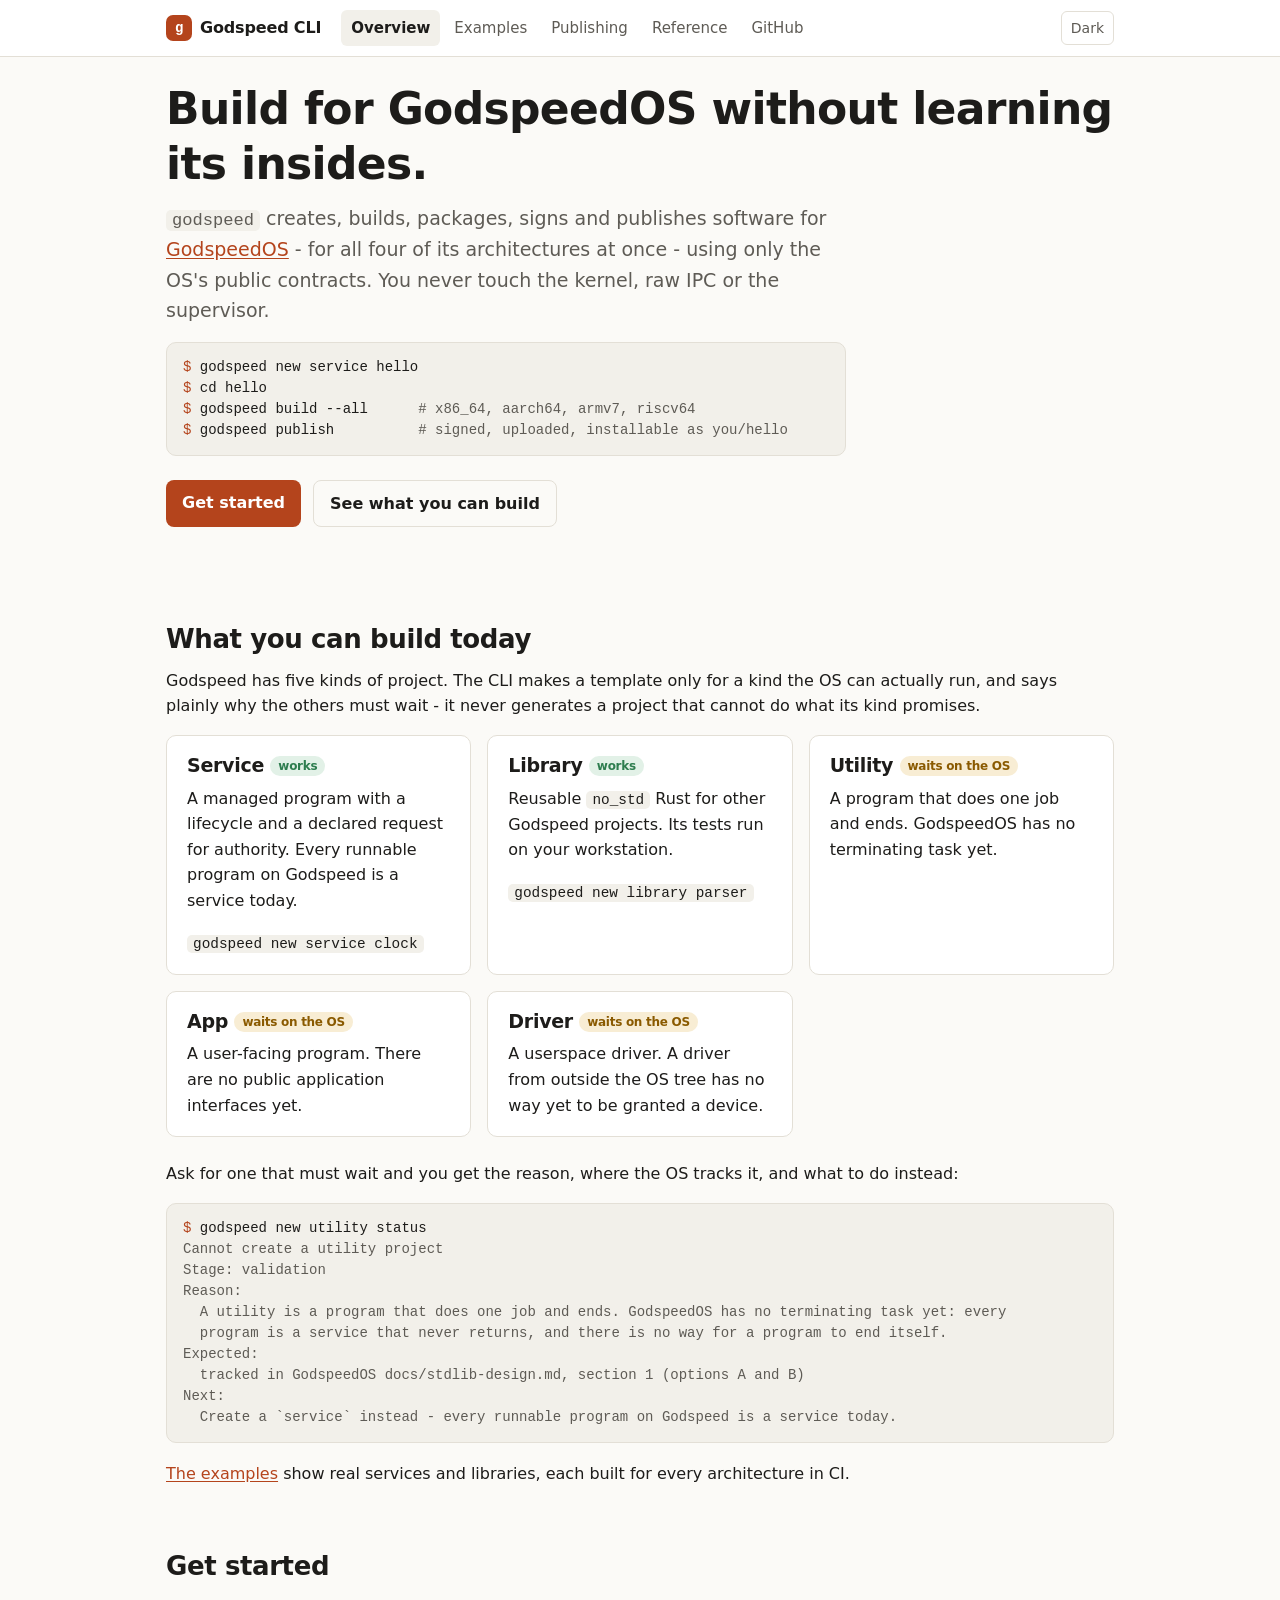
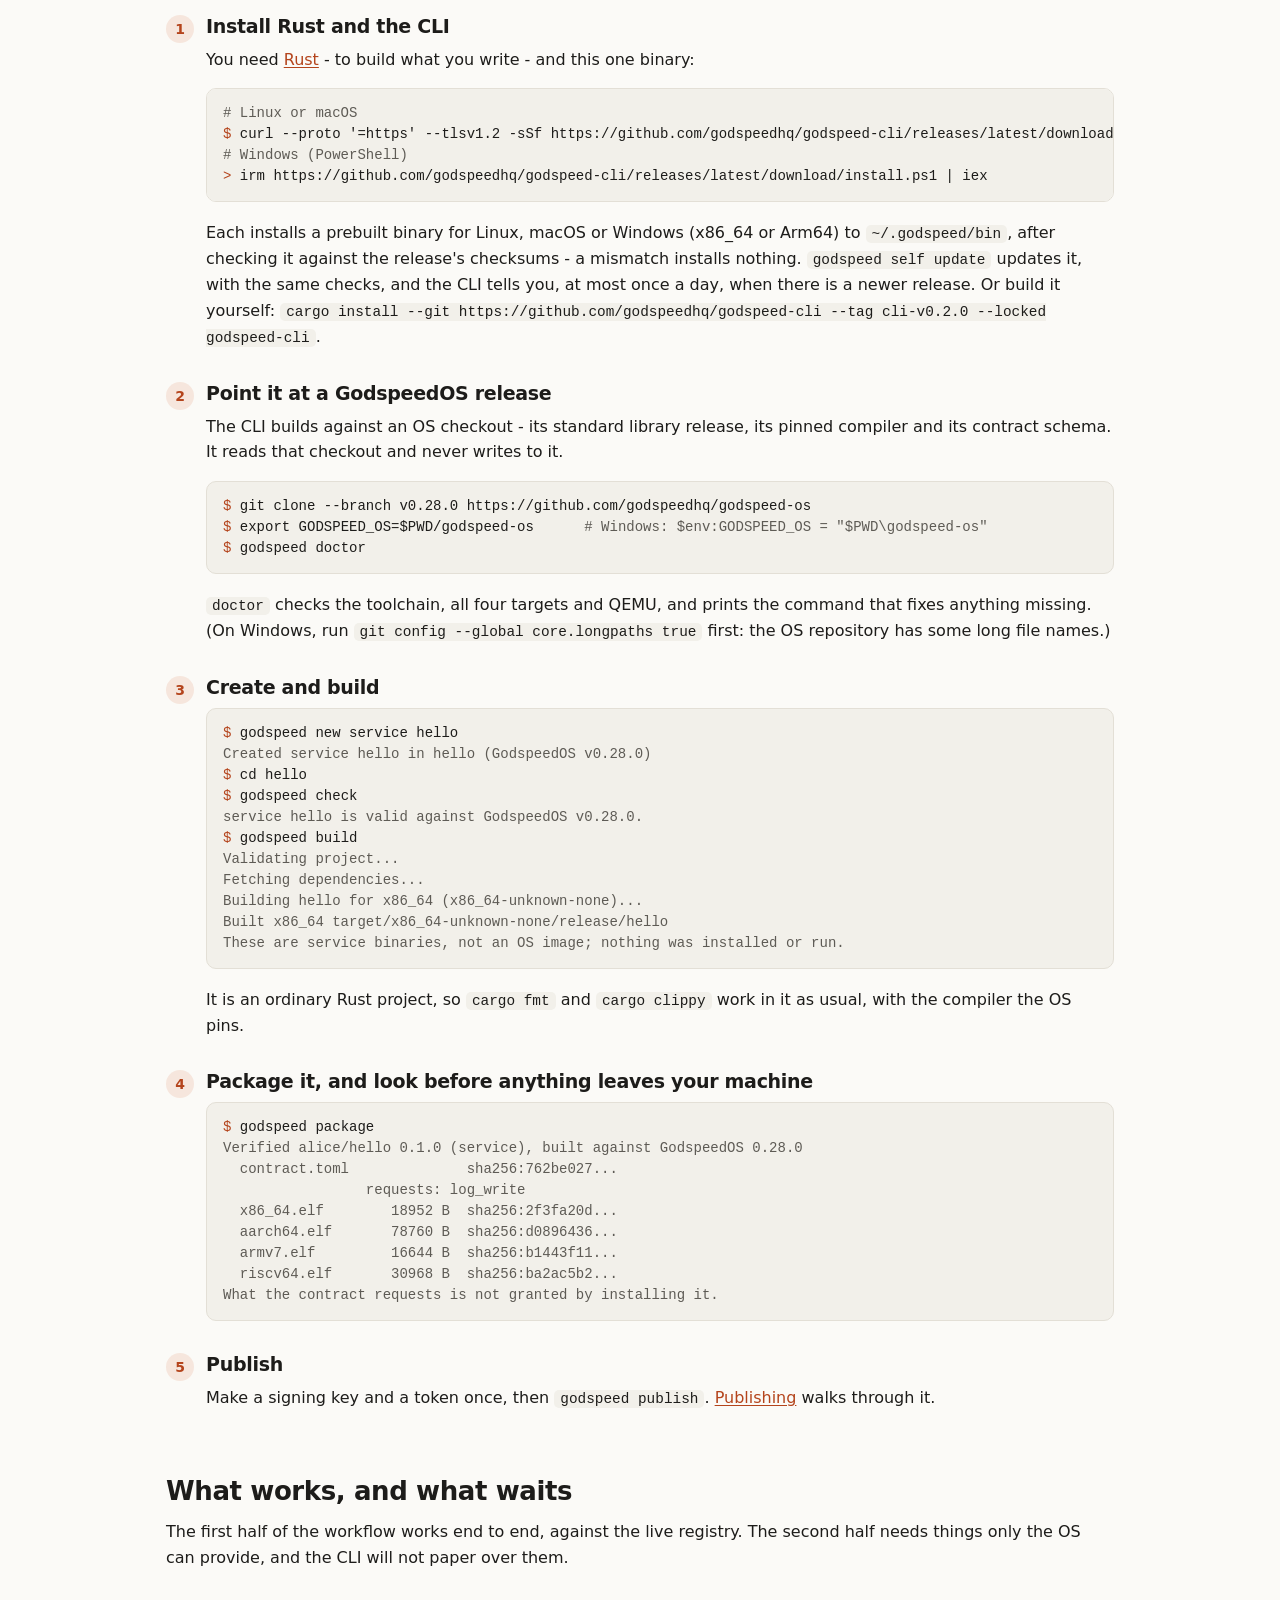
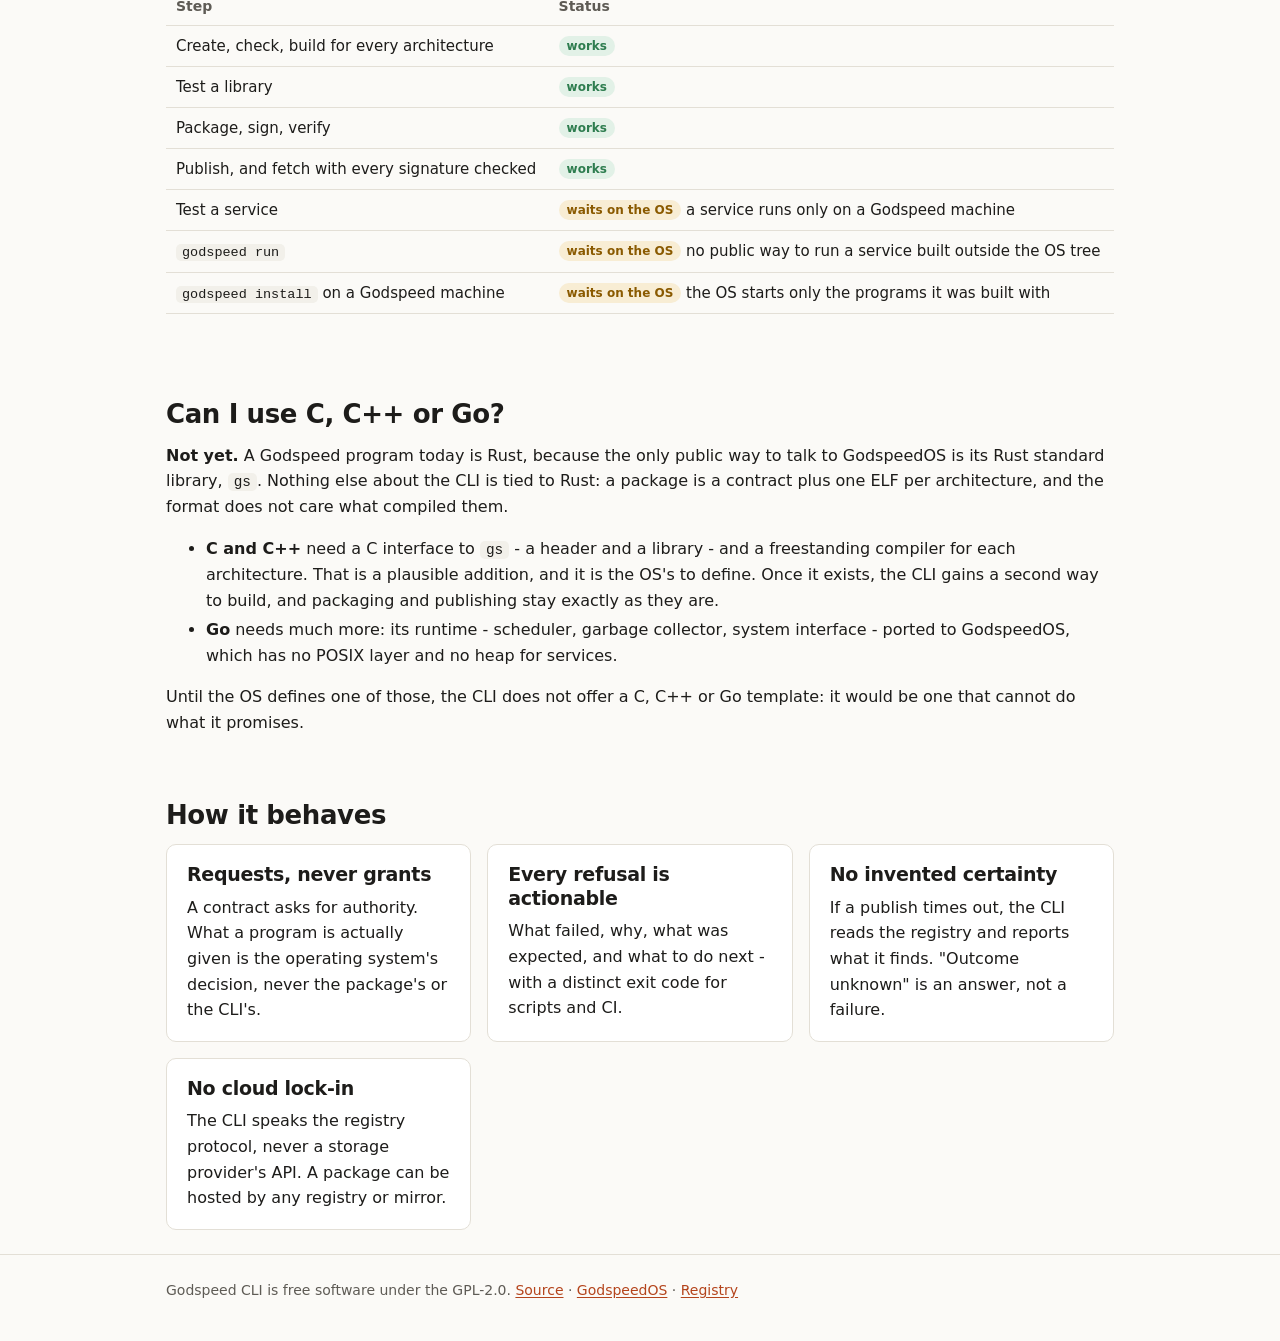
==== site/index.html @ f5bafdad "Merge pull request #8 from godspeedhq/release/cli-v0.2.0 Prepare cli-v0.2.0" ====
<!doctype html>
<html lang="en">
<head>
<meta charset="utf-8">
<meta name="viewport" content="width=device-width, initial-scale=1">
<title>Godspeed CLI</title>
<meta name="description" content="godspeed, the developer CLI for GodspeedOS: create, build, package, sign and publish Godspeed software, and verify anyone's.">
<link rel="stylesheet" href="style.css">
<script src="theme.js"></script>
</head>
<body>
<header class="site">
  <div class="wrap">
    <a class="brand" href="./"><span class="mark">g</span>Godspeed CLI</a>
    <nav class="main">
      <a href="./" aria-current="page">Overview</a>
      <a href="examples.html">Examples</a>
      <a href="publishing.html">Publishing</a>
      <a href="reference.html">Reference</a>
      <a href="https://github.com/godspeedhq/godspeed-cli">GitHub</a>
    </nav>
    <button class="theme-toggle" type="button">Dark</button>
  </div>
</header>

<main class="wrap">
  <section class="hero">
    <h1>Build for GodspeedOS without learning its insides.</h1>
    <p class="lede"><code>godspeed</code> creates, builds, packages, signs and publishes software for
    <a href="https://github.com/godspeedhq/godspeed-os">GodspeedOS</a> - for all four of its architectures at
    once - using only the OS's public contracts. You never touch the kernel, raw IPC or the supervisor.</p>
<pre><span class="p">$ </span>godspeed new service hello
<span class="p">$ </span>cd hello
<span class="p">$ </span>godspeed build --all      <span class="c"># x86_64, aarch64, armv7, riscv64</span>
<span class="p">$ </span>godspeed publish          <span class="c"># signed, uploaded, installable as you/hello</span></pre>
    <div class="cta">
      <a class="button" href="#start">Get started</a>
      <a class="button secondary" href="examples.html">See what you can build</a>
    </div>
  </section>

  <h2 id="what">What you can build today</h2>
  <p>Godspeed has five kinds of project. The CLI makes a template only for a kind the OS can actually run, and
  says plainly why the others must wait - it never generates a project that cannot do what its kind
  promises.</p>
  <div class="grid">
    <div class="card">
      <h3>Service <span class="tag ok">works</span></h3>
      <p>A managed program with a lifecycle and a declared request for authority. Every runnable program on
      Godspeed is a service today.</p>
      <p><code>godspeed new service clock</code></p>
    </div>
    <div class="card">
      <h3>Library <span class="tag ok">works</span></h3>
      <p>Reusable <code>no_std</code> Rust for other Godspeed projects. Its tests run on your workstation.</p>
      <p><code>godspeed new library parser</code></p>
    </div>
    <div class="card">
      <h3>Utility <span class="tag no">waits on the OS</span></h3>
      <p>A program that does one job and ends. GodspeedOS has no terminating task yet.</p>
    </div>
    <div class="card">
      <h3>App <span class="tag no">waits on the OS</span></h3>
      <p>A user-facing program. There are no public application interfaces yet.</p>
    </div>
    <div class="card">
      <h3>Driver <span class="tag no">waits on the OS</span></h3>
      <p>A userspace driver. A driver from outside the OS tree has no way yet to be granted a device.</p>
    </div>
  </div>
  <p>Ask for one that must wait and you get the reason, where the OS tracks it, and what to do instead:</p>
<pre><span class="p">$ </span>godspeed new utility status
<span class="o">Cannot create a utility project
Stage: validation
Reason:
  A utility is a program that does one job and ends. GodspeedOS has no terminating task yet: every
  program is a service that never returns, and there is no way for a program to end itself.
Expected:
  tracked in GodspeedOS docs/stdlib-design.md, section 1 (options A and B)
Next:
  Create a `service` instead - every runnable program on Godspeed is a service today.</span></pre>
  <p><a href="examples.html">The examples</a> show real services and libraries, each built for every
  architecture in CI.</p>

  <h2 id="start">Get started</h2>
  <ol class="steps">
    <li>
      <h3>Install Rust and the CLI</h3>
      <p>You need <a href="https://rustup.rs">Rust</a> - to build what you write - and this one binary:</p>
<pre><span class="c"># Linux or macOS</span>
<span class="p">$ </span>curl --proto '=https' --tlsv1.2 -sSf https://github.com/godspeedhq/godspeed-cli/releases/latest/download/install.sh | sh
<span class="c"># Windows (PowerShell)</span>
<span class="p">&gt; </span>irm https://github.com/godspeedhq/godspeed-cli/releases/latest/download/install.ps1 | iex</pre>
      <p>Each installs a prebuilt binary for Linux, macOS or Windows (x86_64 or Arm64) to
      <code>~/.godspeed/bin</code>, after checking it against the release's checksums - a mismatch installs
      nothing. <code>godspeed self update</code> updates it, with the same checks, and the CLI tells you, at
      most once a day, when there is a newer release. Or build it yourself: <code>cargo install --git https://github.com/godspeedhq/godspeed-cli --tag cli-v0.2.0 --locked godspeed-cli</code>.</p>
    </li>
    <li>
      <h3>Point it at a GodspeedOS release</h3>
      <p>The CLI builds against an OS checkout - its standard library release, its pinned compiler and its
      contract schema. It reads that checkout and never writes to it.</p>
<pre><span class="p">$ </span>git clone --branch v0.28.0 https://github.com/godspeedhq/godspeed-os
<span class="p">$ </span>export GODSPEED_OS=$PWD/godspeed-os      <span class="c"># Windows: $env:GODSPEED_OS = "$PWD\godspeed-os"</span>
<span class="p">$ </span>godspeed doctor</pre>
      <p><code>doctor</code> checks the toolchain, all four targets and QEMU, and prints the command that
      fixes anything missing. (On Windows, run <code>git config --global core.longpaths true</code> first:
      the OS repository has some long file names.)</p>
    </li>
    <li>
      <h3>Create and build</h3>
<pre><span class="p">$ </span>godspeed new service hello
<span class="o">Created service hello in hello (GodspeedOS v0.28.0)</span>
<span class="p">$ </span>cd hello
<span class="p">$ </span>godspeed check
<span class="o">service hello is valid against GodspeedOS v0.28.0.</span>
<span class="p">$ </span>godspeed build
<span class="o">Validating project...
Fetching dependencies...
Building hello for x86_64 (x86_64-unknown-none)...
Built x86_64 target/x86_64-unknown-none/release/hello
These are service binaries, not an OS image; nothing was installed or run.</span></pre>
      <p>It is an ordinary Rust project, so <code>cargo fmt</code> and <code>cargo clippy</code> work in it
      as usual, with the compiler the OS pins.</p>
    </li>
    <li>
      <h3>Package it, and look before anything leaves your machine</h3>
<pre><span class="p">$ </span>godspeed package
<span class="o">Verified alice/hello 0.1.0 (service), built against GodspeedOS 0.28.0
  contract.toml              sha256:762be027...
                 requests: log_write
  x86_64.elf        18952 B  sha256:2f3fa20d...
  aarch64.elf       78760 B  sha256:d0896436...
  armv7.elf         16644 B  sha256:b1443f11...
  riscv64.elf       30968 B  sha256:ba2ac5b2...
What the contract requests is not granted by installing it.</span></pre>
    </li>
    <li>
      <h3>Publish</h3>
      <p>Make a signing key and a token once, then <code>godspeed publish</code>.
      <a href="publishing.html">Publishing</a> walks through it.</p>
    </li>
  </ol>

  <h2 id="status">What works, and what waits</h2>
  <p>The first half of the workflow works end to end, against the live registry. The second half needs
  things only the OS can provide, and the CLI will not paper over them.</p>
  <div class="table-scroll"><table>
    <tr><th>Step</th><th>Status</th></tr>
    <tr><td>Create, check, build for every architecture</td><td><span class="tag ok">works</span></td></tr>
    <tr><td>Test a library</td><td><span class="tag ok">works</span></td></tr>
    <tr><td>Package, sign, verify</td><td><span class="tag ok">works</span></td></tr>
    <tr><td>Publish, and fetch with every signature checked</td><td><span class="tag ok">works</span></td></tr>
    <tr><td>Test a service</td><td><span class="tag no">waits on the OS</span> a service runs only on a Godspeed machine</td></tr>
    <tr><td><code>godspeed run</code></td><td><span class="tag no">waits on the OS</span> no public way to run a service built outside the OS tree</td></tr>
    <tr><td><code>godspeed install</code> on a Godspeed machine</td><td><span class="tag no">waits on the OS</span> the OS starts only the programs it was built with</td></tr>
  </table></div>

  <h2 id="languages">Can I use C, C++ or Go?</h2>
  <p><strong>Not yet.</strong> A Godspeed program today is Rust, because the only public way to talk to
  GodspeedOS is its Rust standard library, <code>gs</code>. Nothing else about the CLI is tied to Rust: a
  package is a contract plus one ELF per architecture, and the format does not care what compiled them.</p>
  <ul>
    <li><strong>C and C++</strong> need a C interface to <code>gs</code> - a header and a library - and a
    freestanding compiler for each architecture. That is a plausible addition, and it is the OS's to
    define. Once it exists, the CLI gains a second way to build, and packaging and publishing stay exactly
    as they are.</li>
    <li><strong>Go</strong> needs much more: its runtime - scheduler, garbage collector, system interface -
    ported to GodspeedOS, which has no POSIX layer and no heap for services.</li>
  </ul>
  <p>Until the OS defines one of those, the CLI does not offer a C, C++ or Go template: it would be one that
  cannot do what it promises.</p>

  <h2 id="principles">How it behaves</h2>
  <div class="grid">
    <div class="card"><h3>Requests, never grants</h3><p>A contract asks for authority. What a program is
    actually given is the operating system's decision, never the package's or the CLI's.</p></div>
    <div class="card"><h3>Every refusal is actionable</h3><p>What failed, why, what was expected, and what to
    do next - with a distinct exit code for scripts and CI.</p></div>
    <div class="card"><h3>No invented certainty</h3><p>If a publish times out, the CLI reads the registry and
    reports what it finds. "Outcome unknown" is an answer, not a failure.</p></div>
    <div class="card"><h3>No cloud lock-in</h3><p>The CLI speaks the registry protocol, never a storage
    provider's API. A package can be hosted by any registry or mirror.</p></div>
  </div>
</main>

<footer class="site">
  <div class="wrap">
    Godspeed CLI is free software under the GPL-2.0.
    <a href="https://github.com/godspeedhq/godspeed-cli">Source</a> ·
    <a href="https://github.com/godspeedhq/godspeed-os">GodspeedOS</a> ·
    <a href="https://github.com/godspeedhq/godspeed-registry">Registry</a>
  </div>
</footer>
</body>
</html>
---- site/style.css ----
/* The Godspeed CLI guide. One stylesheet, no web fonts, no scripts beyond the theme toggle. */

:root {
  --bg: #fbfaf7;
  --bg-raised: #ffffff;
  --bg-code: #f2f0ea;
  --text: #1d1c1a;
  --text-muted: #5e5b55;
  --border: #e3dfd6;
  --accent: #b4441c;
  --accent-soft: #f6e6dd;
  --ok: #2e7d4f;
  --ok-soft: #e2f1e7;
  --no: #8a5a00;
  --no-soft: #f8edd4;
  --radius: 10px;
  --mono: ui-monospace, "SF Mono", "Cascadia Code", Consolas, "Liberation Mono", monospace;
  --sans: system-ui, -apple-system, "Segoe UI", Roboto, "Helvetica Neue", sans-serif;
  color-scheme: light;
}

@media (prefers-color-scheme: dark) {
  :root:not([data-theme="light"]) {
    --bg: #141412;
    --bg-raised: #1c1b19;
    --bg-code: #232220;
    --text: #ecebe7;
    --text-muted: #a3a09a;
    --border: #34322e;
    --accent: #f08a5d;
    --accent-soft: #3a241a;
    --ok: #6fcf97;
    --ok-soft: #1a2e22;
    --no: #e6b450;
    --no-soft: #2f2614;
    color-scheme: dark;
  }
}

:root[data-theme="dark"] {
  --bg: #141412;
  --bg-raised: #1c1b19;
  --bg-code: #232220;
  --text: #ecebe7;
  --text-muted: #a3a09a;
  --border: #34322e;
  --accent: #f08a5d;
  --accent-soft: #3a241a;
  --ok: #6fcf97;
  --ok-soft: #1a2e22;
  --no: #e6b450;
  --no-soft: #2f2614;
  color-scheme: dark;
}

* { box-sizing: border-box; }

html { -webkit-text-size-adjust: 100%; }

body {
  margin: 0;
  background: var(--bg);
  color: var(--text);
  font: 16px/1.6 var(--sans);
}

a { color: var(--accent); text-underline-offset: 2px; }
a:hover { text-decoration-thickness: 2px; }

/* Layout */
.wrap { max-width: 980px; margin: 0 auto; padding: 0 16px; }

header.site {
  border-bottom: 1px solid var(--border);
  background: var(--bg-raised);
  position: sticky;
  top: 0;
  z-index: 10;
}
header.site .wrap {
  display: flex;
  align-items: center;
  gap: 20px;
  min-height: 56px;
  flex-wrap: wrap;
}
.brand {
  font-weight: 700;
  color: var(--text);
  text-decoration: none;
  letter-spacing: -0.01em;
  display: flex;
  align-items: center;
  gap: 8px;
}
.brand .mark {
  display: inline-grid;
  place-items: center;
  width: 26px;
  height: 26px;
  border-radius: 7px;
  background: var(--accent);
  color: var(--bg-raised);
  font: 700 14px/1 var(--mono);
}
nav.main { display: flex; gap: 4px; flex-wrap: wrap; flex: 1; }
nav.main a {
  color: var(--text-muted);
  text-decoration: none;
  padding: 6px 10px;
  border-radius: 6px;
  font-size: 15px;
}
nav.main a:hover { color: var(--text); background: var(--bg-code); }
nav.main a[aria-current="page"] { color: var(--text); background: var(--bg-code); font-weight: 600; }
.theme-toggle {
  border: 1px solid var(--border);
  background: transparent;
  color: var(--text-muted);
  border-radius: 6px;
  padding: 5px 9px;
  font: inherit;
  font-size: 14px;
  cursor: pointer;
}
.theme-toggle:hover { color: var(--text); }

main { padding: 40px 0 64px; }

footer.site {
  border-top: 1px solid var(--border);
  color: var(--text-muted);
  font-size: 14px;
  padding: 24px 0 40px;
}

/* Type */
h1, h2, h3 { line-height: 1.25; letter-spacing: -0.015em; }
h1 { font-size: clamp(30px, 5vw, 44px); margin: 0 0 12px; }
h2 { font-size: 26px; margin: 56px 0 12px; padding-top: 8px; }
h3 { font-size: 19px; margin: 32px 0 8px; }
p, ul, ol { margin: 0 0 16px; }
li { margin-bottom: 4px; }
.lede { font-size: 19px; color: var(--text-muted); max-width: 680px; }
.muted { color: var(--text-muted); }
small, .small { font-size: 14px; }

/* Code */
code, pre, kbd { font-family: var(--mono); font-size: 0.9em; }
:not(pre) > code {
  background: var(--bg-code);
  padding: 1px 6px;
  border-radius: 5px;
  overflow-wrap: anywhere;
}
pre {
  background: var(--bg-code);
  border: 1px solid var(--border);
  border-radius: var(--radius);
  padding: 14px 16px;
  overflow-x: auto;
  line-height: 1.5;
  margin: 0 0 18px;
  font-size: 14px;
  tab-size: 4;
}
pre .c { color: var(--text-muted); }          /* comment */
pre .p { color: var(--accent); user-select: none; } /* prompt */
pre .o { color: var(--text-muted); }          /* output */
pre .k { color: var(--accent); }              /* keyword */
.file {
  display: block;
  font: 600 13px/1 var(--mono);
  color: var(--text-muted);
  margin: 0 0 6px;
}

/* Blocks */
.hero { padding: 24px 0 8px; }
.hero pre { max-width: 680px; }
.cta { display: flex; gap: 12px; flex-wrap: wrap; margin: 24px 0; }
.button {
  display: inline-block;
  padding: 10px 16px;
  border-radius: 8px;
  background: var(--accent);
  color: var(--bg-raised);
  text-decoration: none;
  font-weight: 600;
}
.button.secondary { background: transparent; color: var(--text); border: 1px solid var(--border); }

.grid { display: grid; gap: 16px; grid-template-columns: repeat(auto-fit, minmax(260px, 1fr)); margin: 0 0 24px; }
.card {
  background: var(--bg-raised);
  border: 1px solid var(--border);
  border-radius: var(--radius);
  padding: 18px 20px;
}
.card h3 { margin-top: 0; }
.card p:last-child { margin-bottom: 0; }
a.card { color: inherit; text-decoration: none; display: block; }
a.card:hover { border-color: var(--accent); }

.note {
  border-left: 4px solid var(--accent);
  background: var(--accent-soft);
  padding: 12px 16px;
  border-radius: 0 var(--radius) var(--radius) 0;
  margin: 0 0 20px;
}
.note p:last-child { margin-bottom: 0; }

.tag {
  display: inline-block;
  font: 600 12px/1 var(--sans);
  padding: 4px 8px;
  border-radius: 999px;
  vertical-align: middle;
  white-space: nowrap;
}
.tag.ok { color: var(--ok); background: var(--ok-soft); }
.tag.no { color: var(--no); background: var(--no-soft); }

table { width: 100%; border-collapse: collapse; margin: 0 0 20px; font-size: 15px; }
th, td { text-align: left; padding: 8px 10px; border-bottom: 1px solid var(--border); vertical-align: top; }
th { font-weight: 600; color: var(--text-muted); font-size: 14px; }
.table-scroll { overflow-x: auto; }

.steps { counter-reset: step; list-style: none; padding: 0; }
.steps > li { counter-increment: step; position: relative; padding-left: 40px; margin-bottom: 24px; }
.steps > li::before {
  content: counter(step);
  position: absolute;
  left: 0;
  top: 0;
  width: 28px;
  height: 28px;
  border-radius: 50%;
  background: var(--accent-soft);
  color: var(--accent);
  font-weight: 700;
  display: grid;
  place-items: center;
  font-size: 14px;
}

.toc { font-size: 15px; columns: 2 220px; margin-bottom: 32px; }
.toc a { text-decoration: none; }

.example { border-top: 1px solid var(--border); padding-top: 8px; }

@media (max-width: 600px) {
  header.site .wrap { gap: 0 12px; padding-top: 8px; }
  .brand { flex: 1; }
  nav.main {
    order: 3;
    flex: 0 0 100%;
    flex-wrap: nowrap;
    overflow-x: auto;
    margin: 4px -16px 0;
    padding: 0 12px 8px;
  }
  nav.main a { white-space: nowrap; }
  main { padding-top: 24px; }
  h2 { margin-top: 40px; }
  pre { font-size: 13px; padding: 12px; }
  nav.main a { padding: 6px 8px; }
}
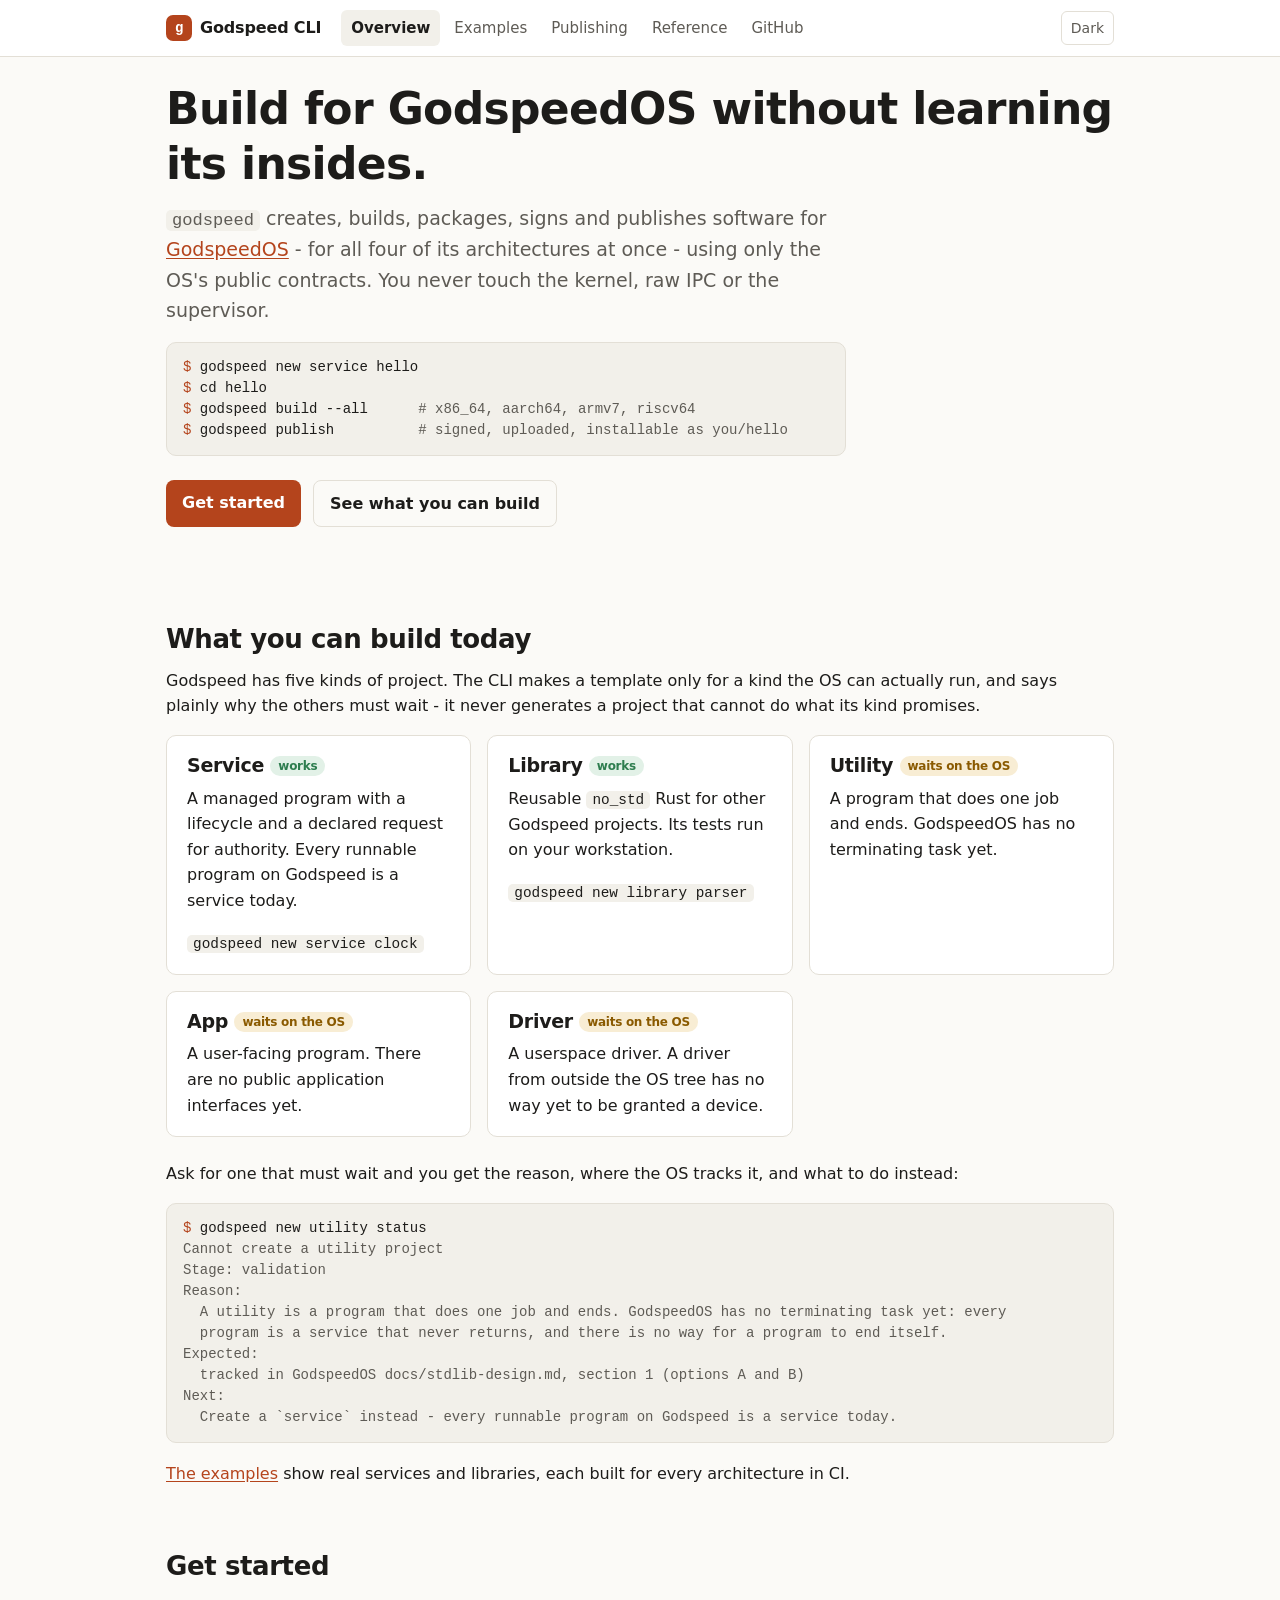
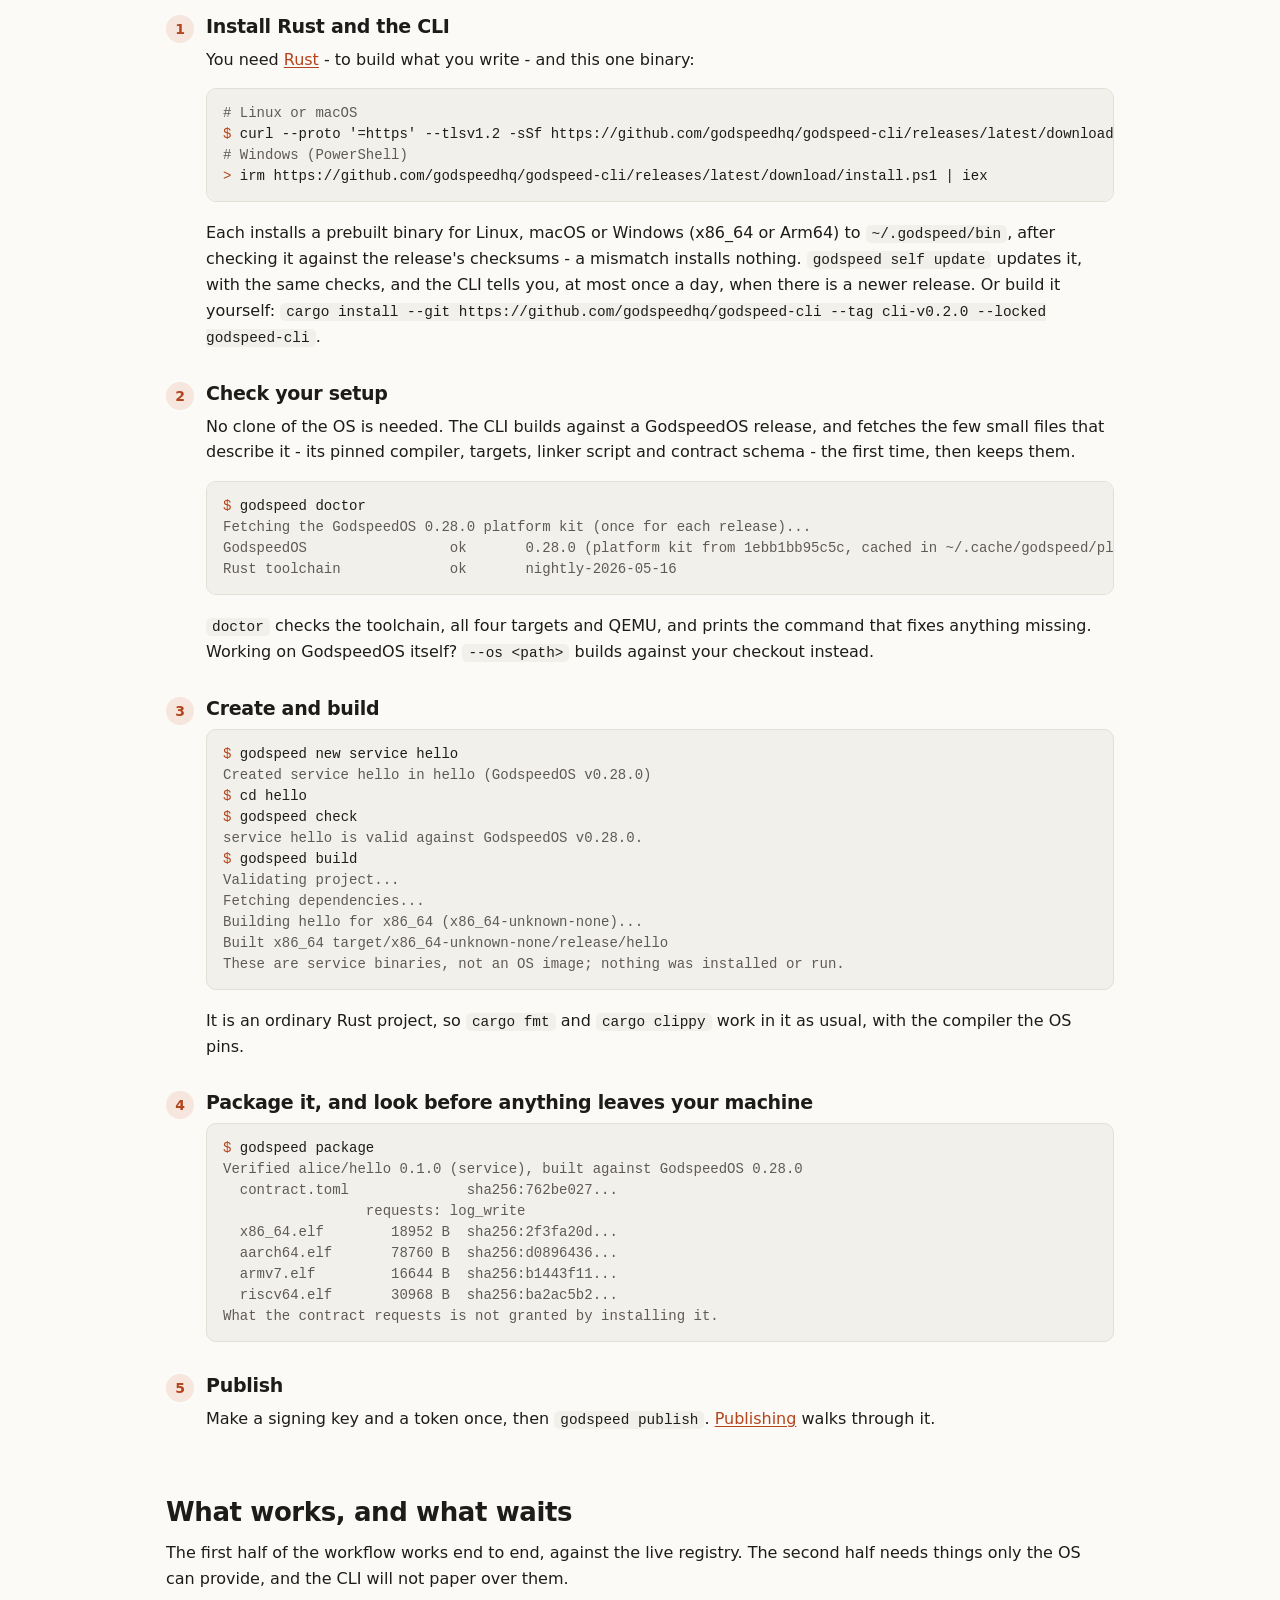
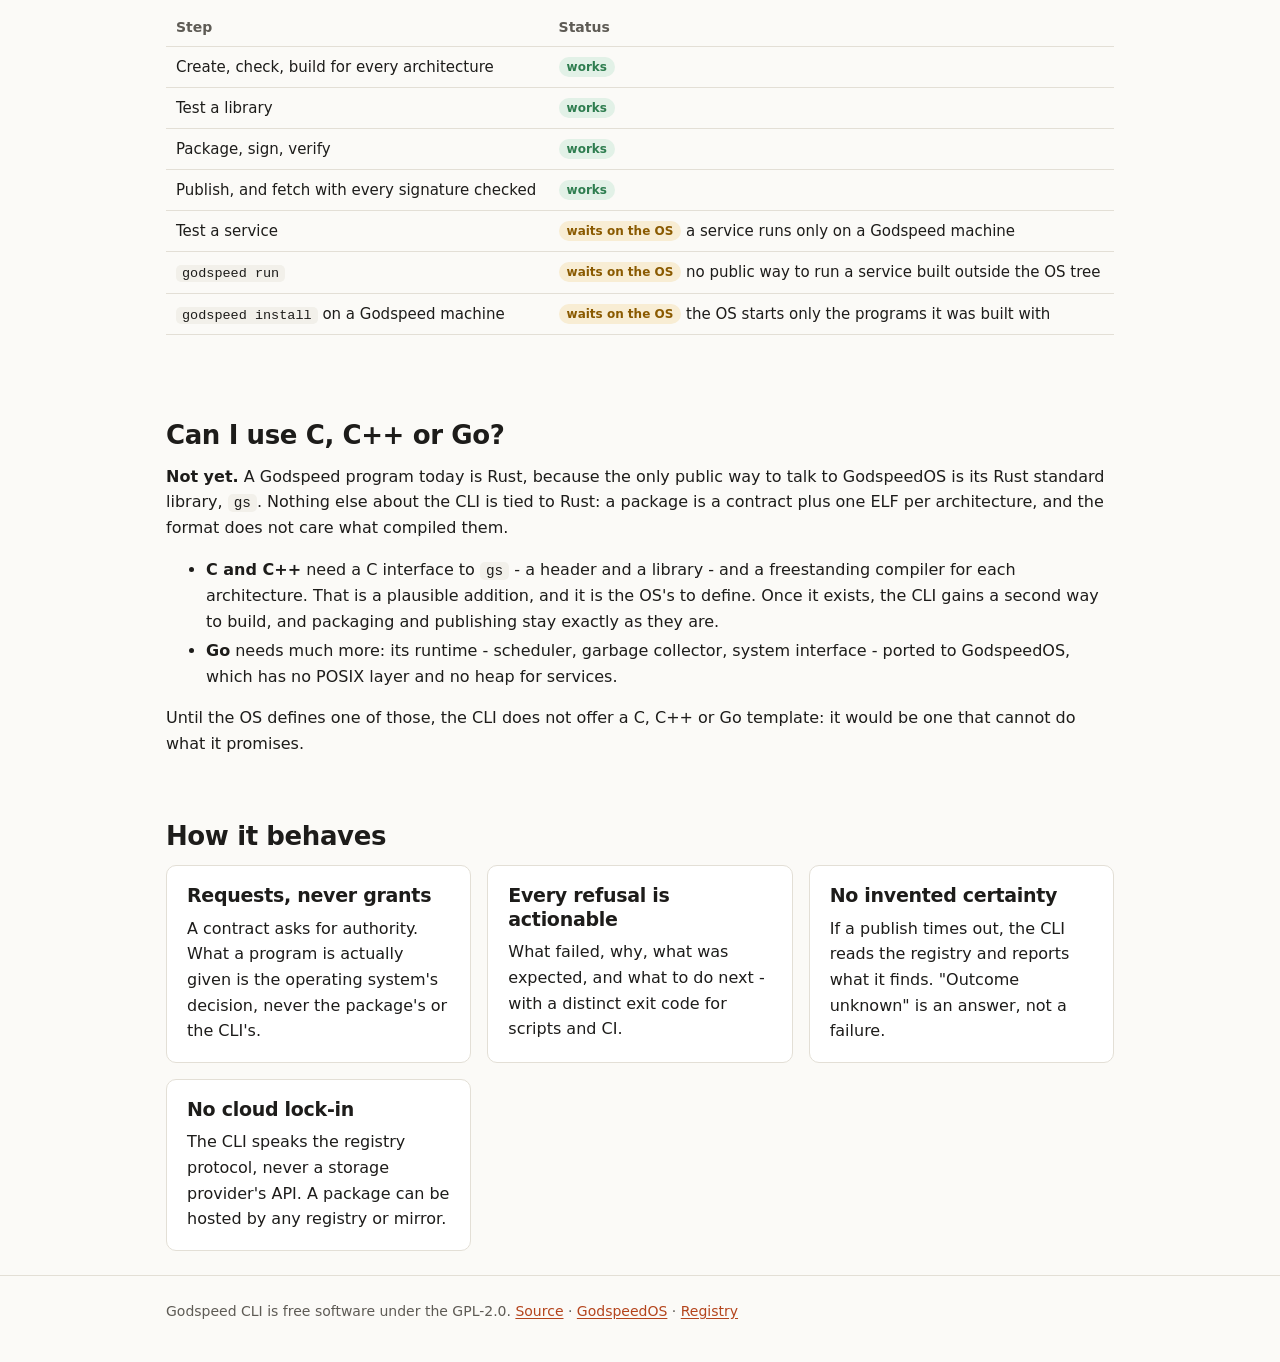
==== commit e573cd7a: "Merge pull request #9 from godspeedhq/feat/no-checkout No OS checkout needed: a cached platform kit " ====
--- a/site/index.html
+++ b/site/index.html
@@ -97,15 +97,17 @@
       most once a day, when there is a newer release. Or build it yourself: <code>cargo install --git https://github.com/godspeedhq/godspeed-cli --tag cli-v0.2.0 --locked godspeed-cli</code>.</p>
     </li>
     <li>
-      <h3>Point it at a GodspeedOS release</h3>
-      <p>The CLI builds against an OS checkout - its standard library release, its pinned compiler and its
-      contract schema. It reads that checkout and never writes to it.</p>
-<pre><span class="p">$ </span>git clone --branch v0.28.0 https://github.com/godspeedhq/godspeed-os
-<span class="p">$ </span>export GODSPEED_OS=$PWD/godspeed-os      <span class="c"># Windows: $env:GODSPEED_OS = "$PWD\godspeed-os"</span>
-<span class="p">$ </span>godspeed doctor</pre>
+      <h3>Check your setup</h3>
+      <p>No clone of the OS is needed. The CLI builds against a GodspeedOS release, and fetches the few small
+      files that describe it - its pinned compiler, targets, linker script and contract schema - the first
+      time, then keeps them.</p>
+<pre><span class="p">$ </span>godspeed doctor
+<span class="o">Fetching the GodspeedOS 0.28.0 platform kit (once for each release)...
+GodspeedOS                 ok       0.28.0 (platform kit from 1ebb1bb95c5c, cached in ~/.cache/godspeed/platform/0.28.0)
+Rust toolchain             ok       nightly-2026-05-16</span></pre>
       <p><code>doctor</code> checks the toolchain, all four targets and QEMU, and prints the command that
-      fixes anything missing. (On Windows, run <code>git config --global core.longpaths true</code> first:
-      the OS repository has some long file names.)</p>
+      fixes anything missing. Working on GodspeedOS itself? <code>--os &lt;path&gt;</code> builds against your
+      checkout instead.</p>
     </li>
     <li>
       <h3>Create and build</h3>
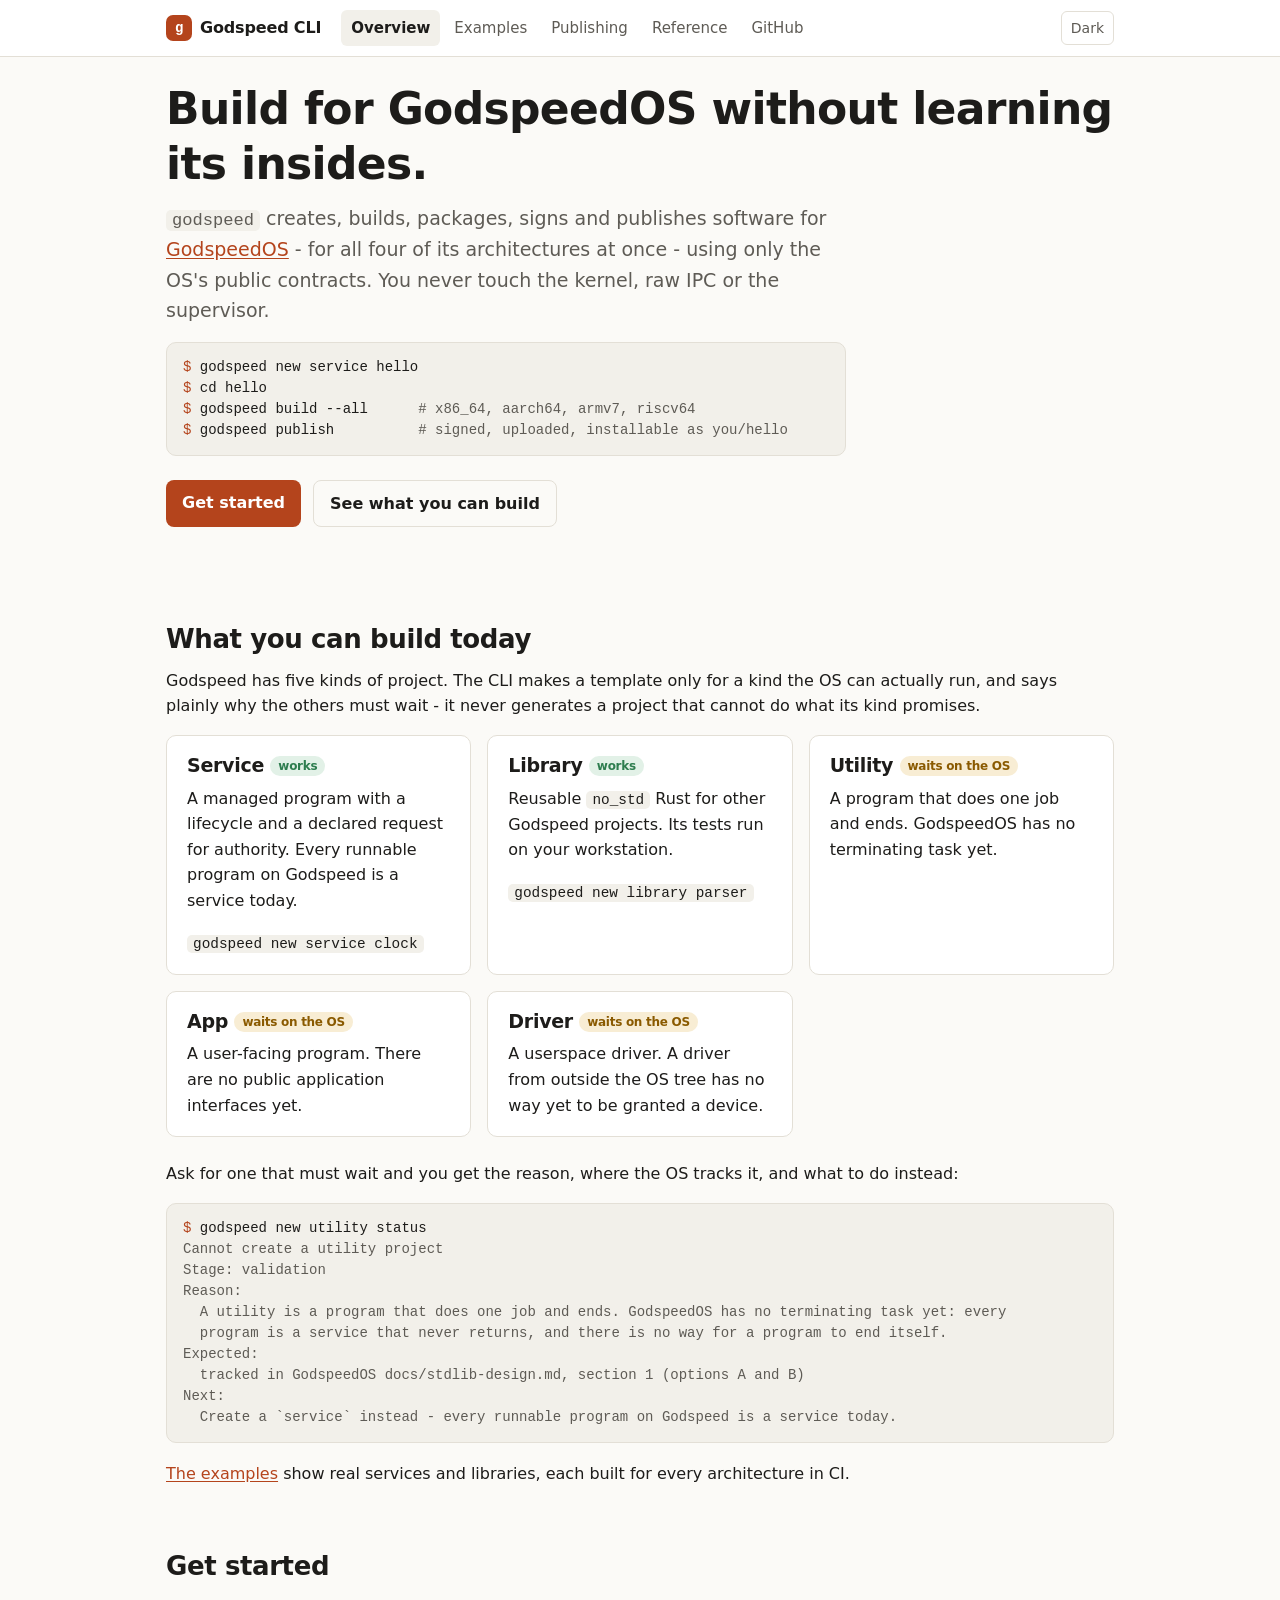
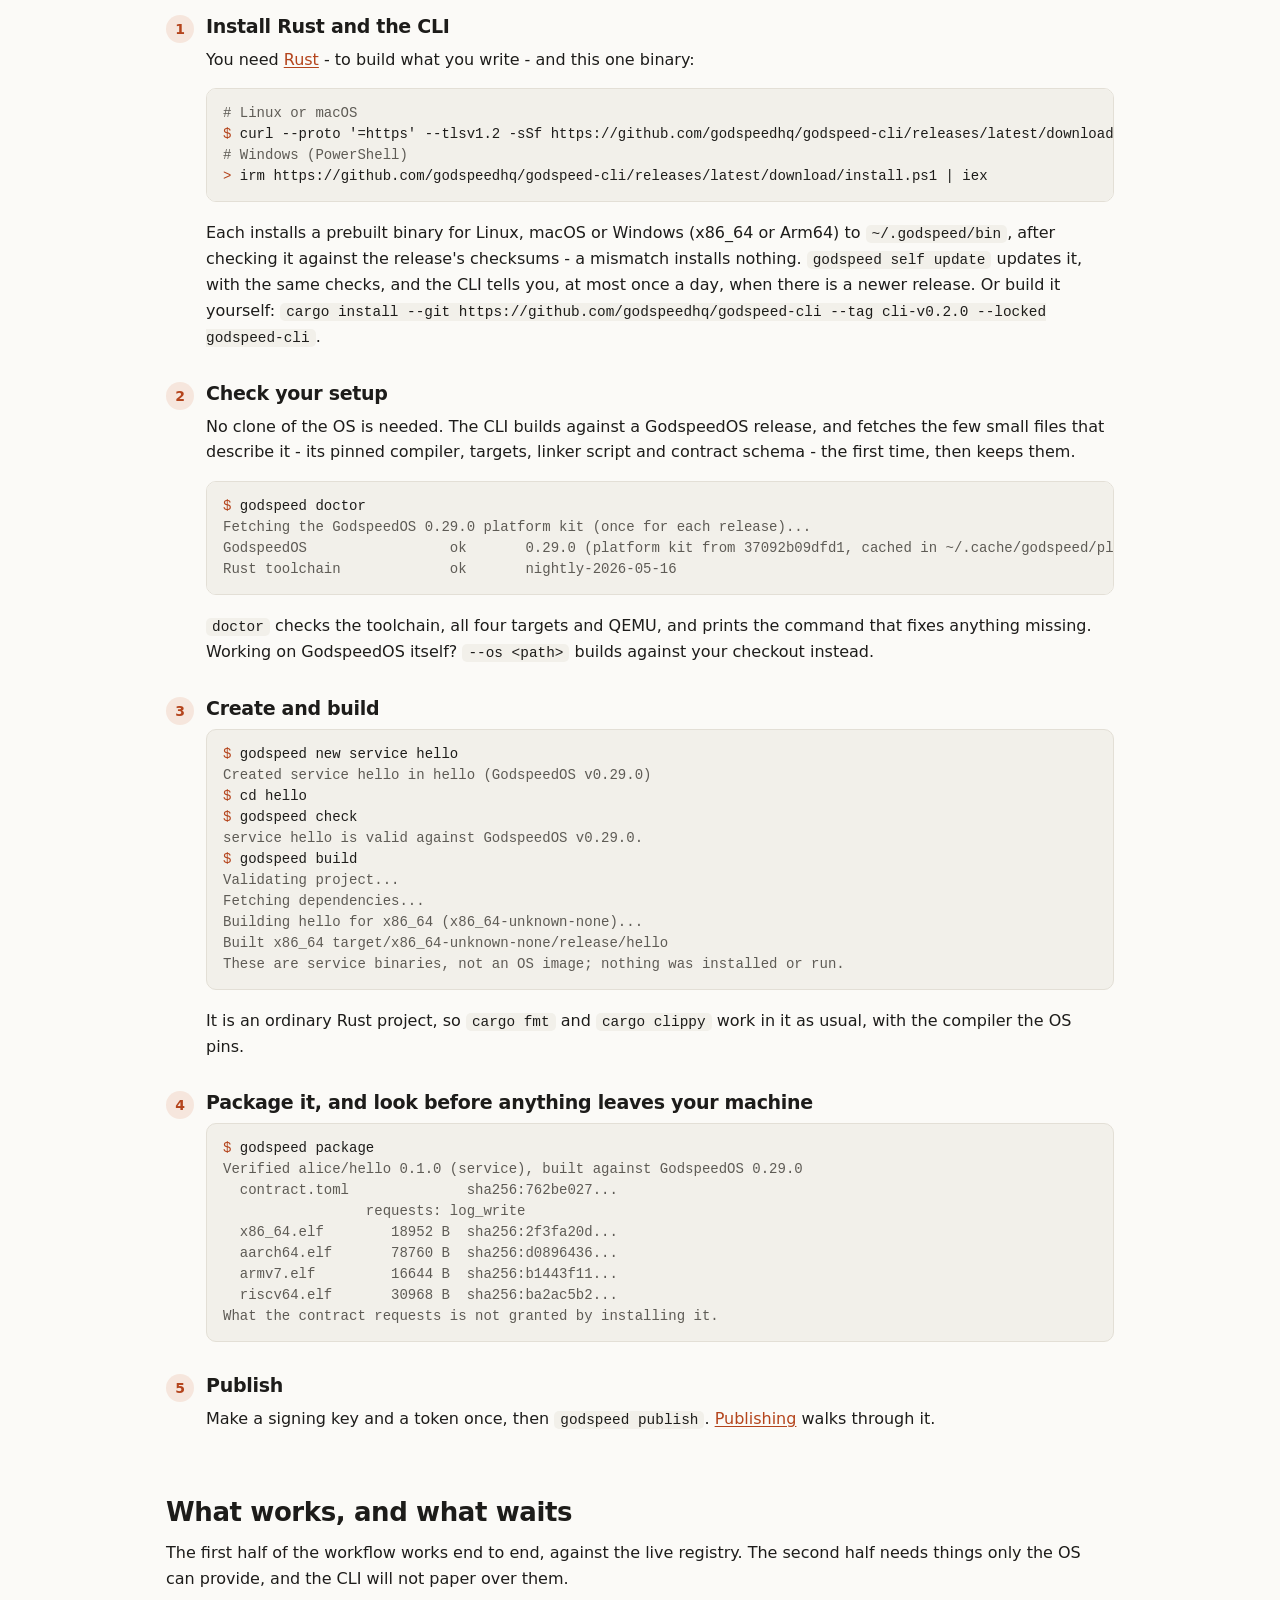
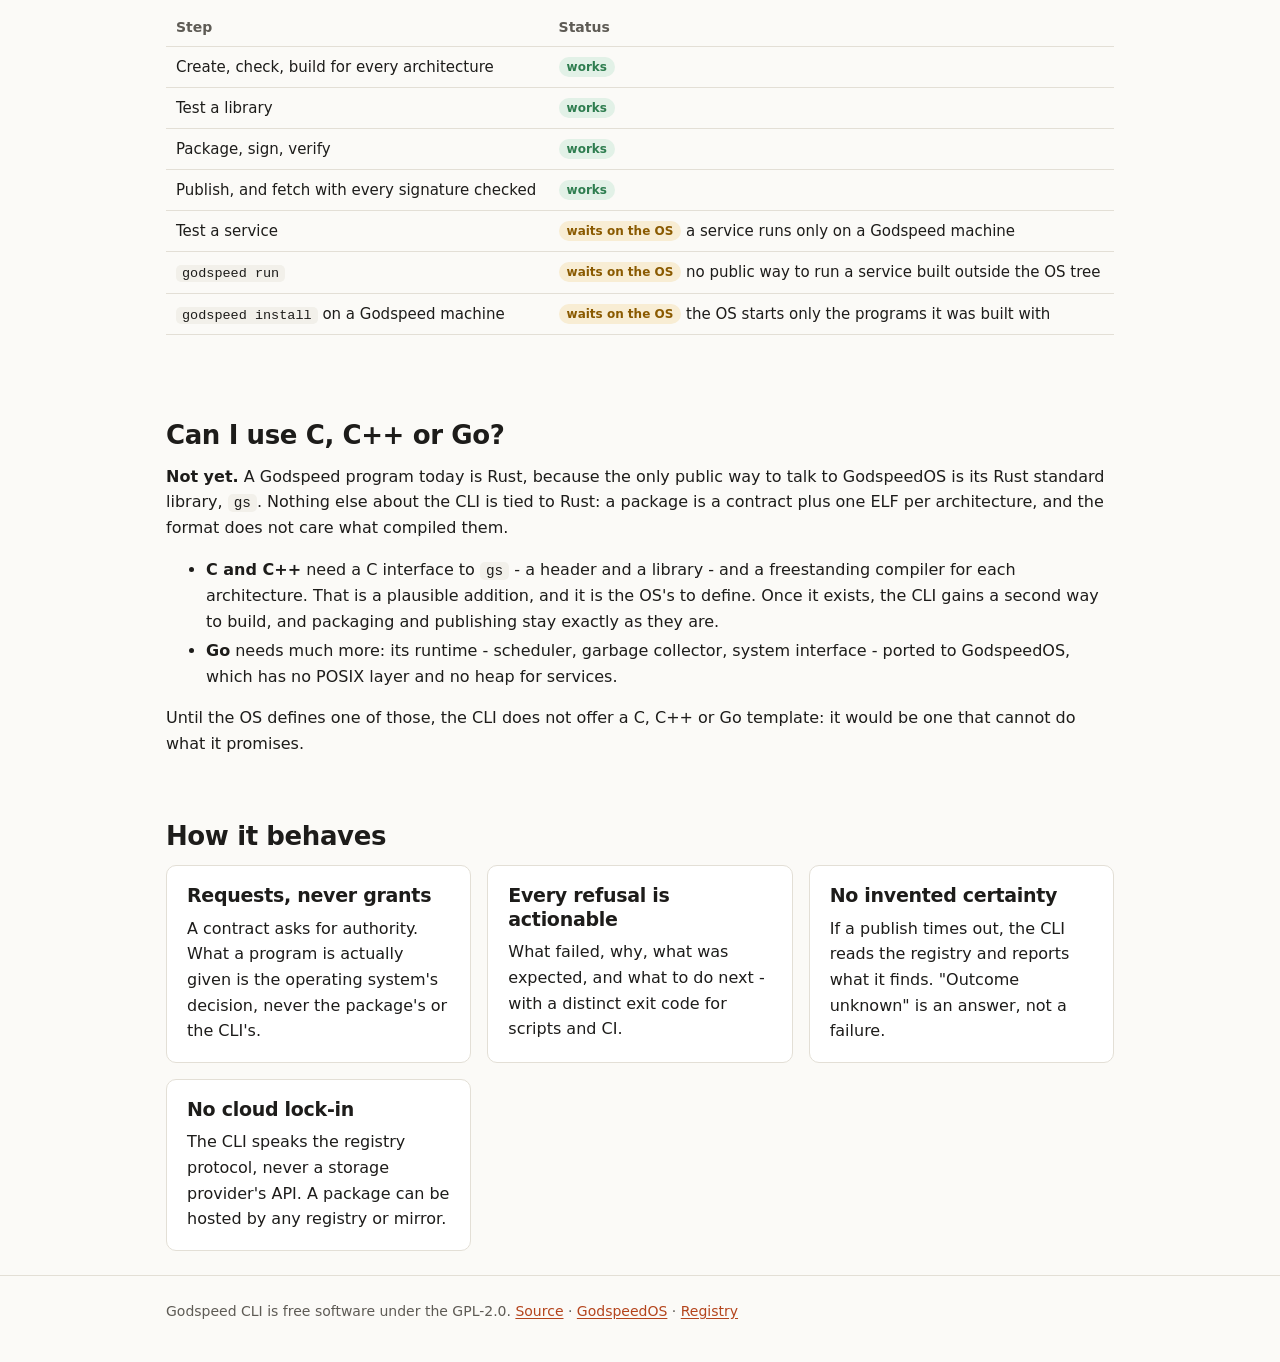
==== commit 447fad50: "Build against GodspeedOS v0.29.0: the CI templates, the examples and the guide GodspeedOS v0.29.0 is" ====
--- a/site/index.html
+++ b/site/index.html
@@ -102,8 +102,8 @@
       files that describe it - its pinned compiler, targets, linker script and contract schema - the first
       time, then keeps them.</p>
 <pre><span class="p">$ </span>godspeed doctor
-<span class="o">Fetching the GodspeedOS 0.28.0 platform kit (once for each release)...
-GodspeedOS                 ok       0.28.0 (platform kit from 1ebb1bb95c5c, cached in ~/.cache/godspeed/platform/0.28.0)
+<span class="o">Fetching the GodspeedOS 0.29.0 platform kit (once for each release)...
+GodspeedOS                 ok       0.29.0 (platform kit from 37092b09dfd1, cached in ~/.cache/godspeed/platform/0.29.0)
 Rust toolchain             ok       nightly-2026-05-16</span></pre>
       <p><code>doctor</code> checks the toolchain, all four targets and QEMU, and prints the command that
       fixes anything missing. Working on GodspeedOS itself? <code>--os &lt;path&gt;</code> builds against your
@@ -112,10 +112,10 @@
     <li>
       <h3>Create and build</h3>
 <pre><span class="p">$ </span>godspeed new service hello
-<span class="o">Created service hello in hello (GodspeedOS v0.28.0)</span>
+<span class="o">Created service hello in hello (GodspeedOS v0.29.0)</span>
 <span class="p">$ </span>cd hello
 <span class="p">$ </span>godspeed check
-<span class="o">service hello is valid against GodspeedOS v0.28.0.</span>
+<span class="o">service hello is valid against GodspeedOS v0.29.0.</span>
 <span class="p">$ </span>godspeed build
 <span class="o">Validating project...
 Fetching dependencies...
@@ -128,7 +128,7 @@
     <li>
       <h3>Package it, and look before anything leaves your machine</h3>
 <pre><span class="p">$ </span>godspeed package
-<span class="o">Verified alice/hello 0.1.0 (service), built against GodspeedOS 0.28.0
+<span class="o">Verified alice/hello 0.1.0 (service), built against GodspeedOS 0.29.0
   contract.toml              sha256:762be027...
                  requests: log_write
   x86_64.elf        18952 B  sha256:2f3fa20d...
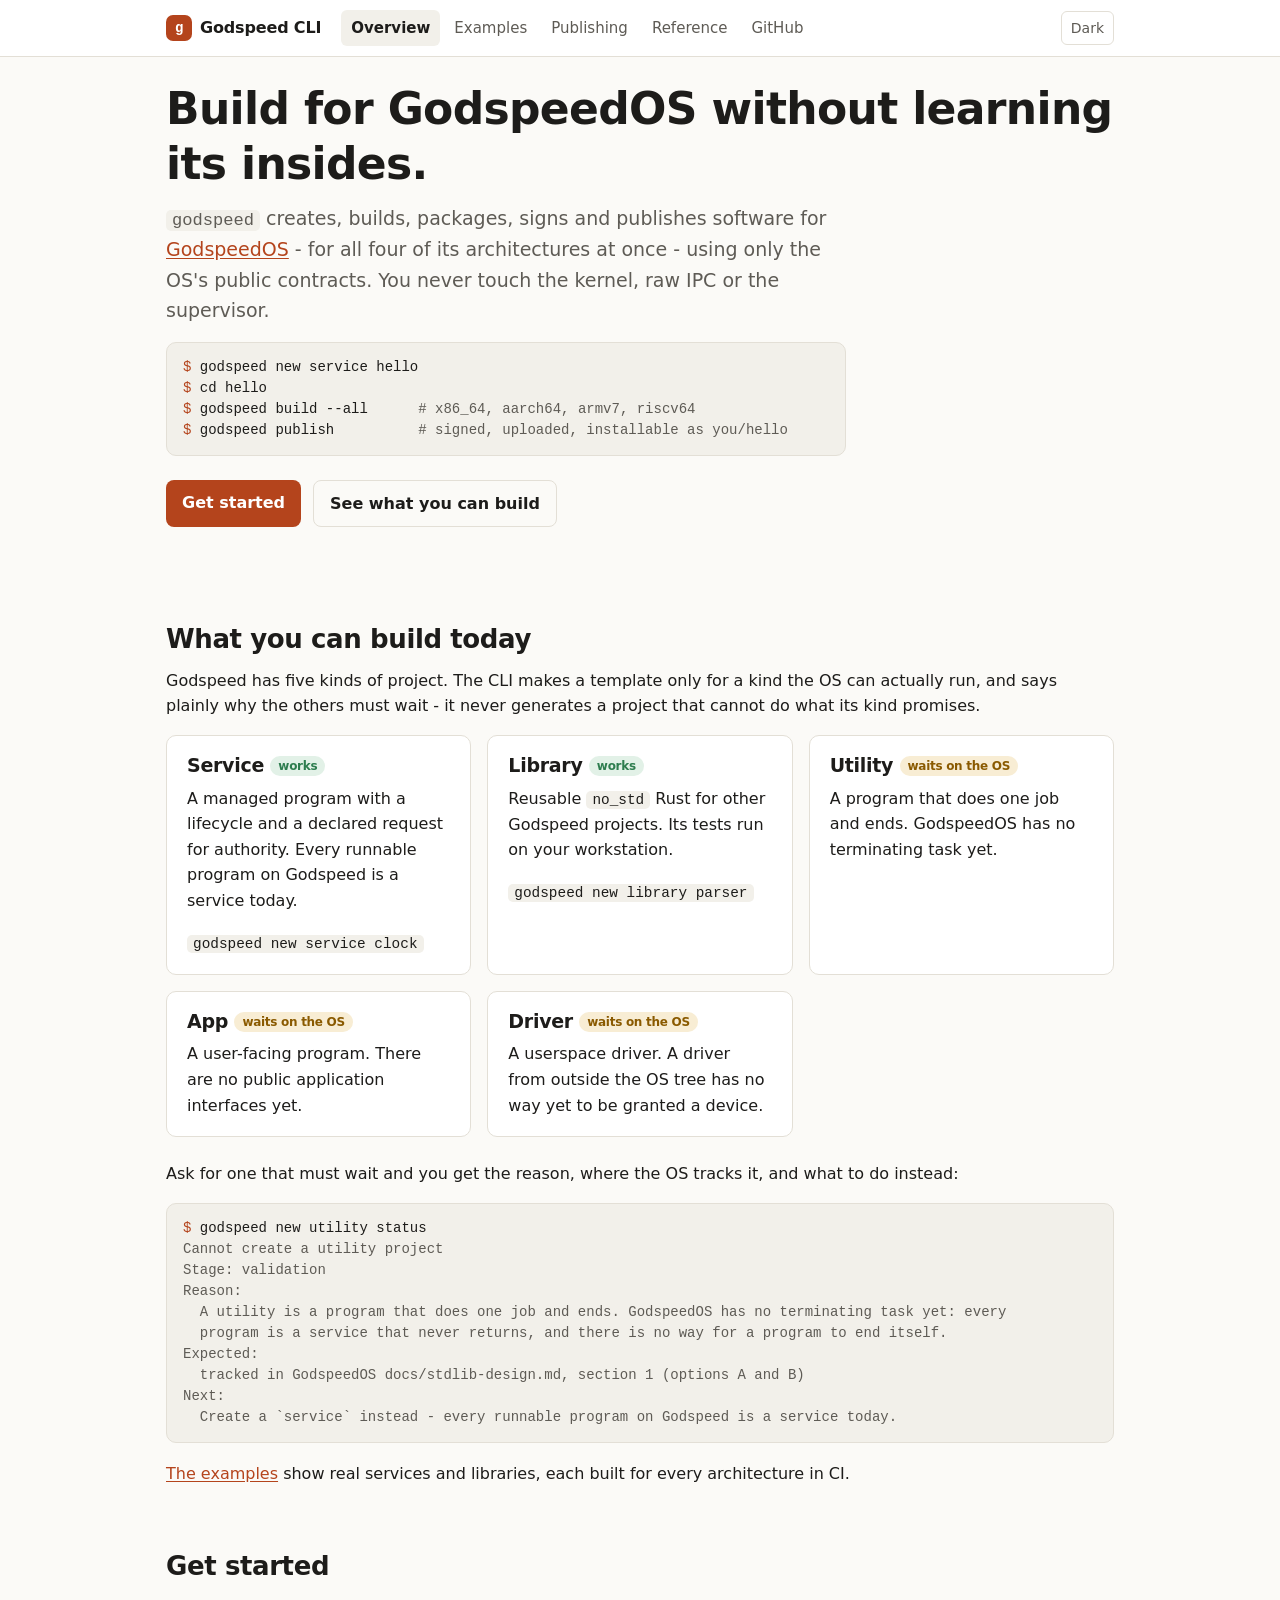
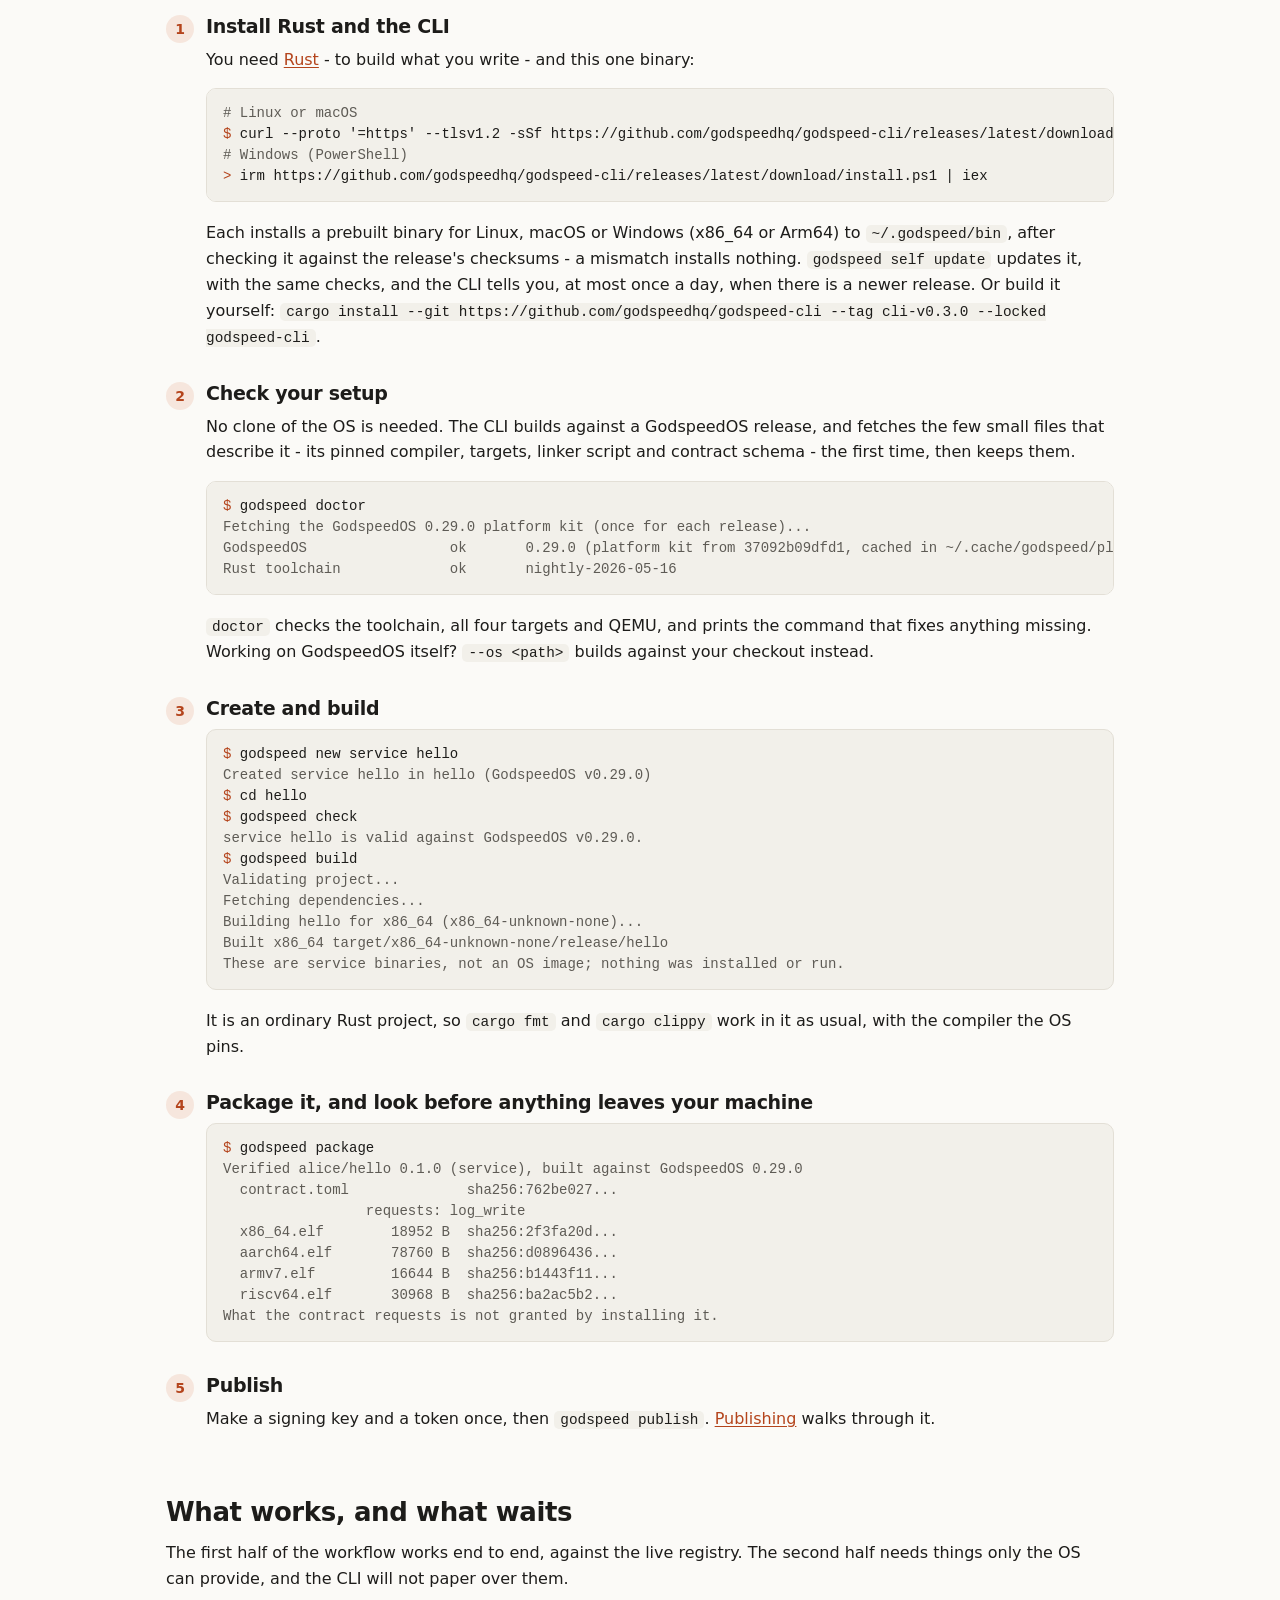
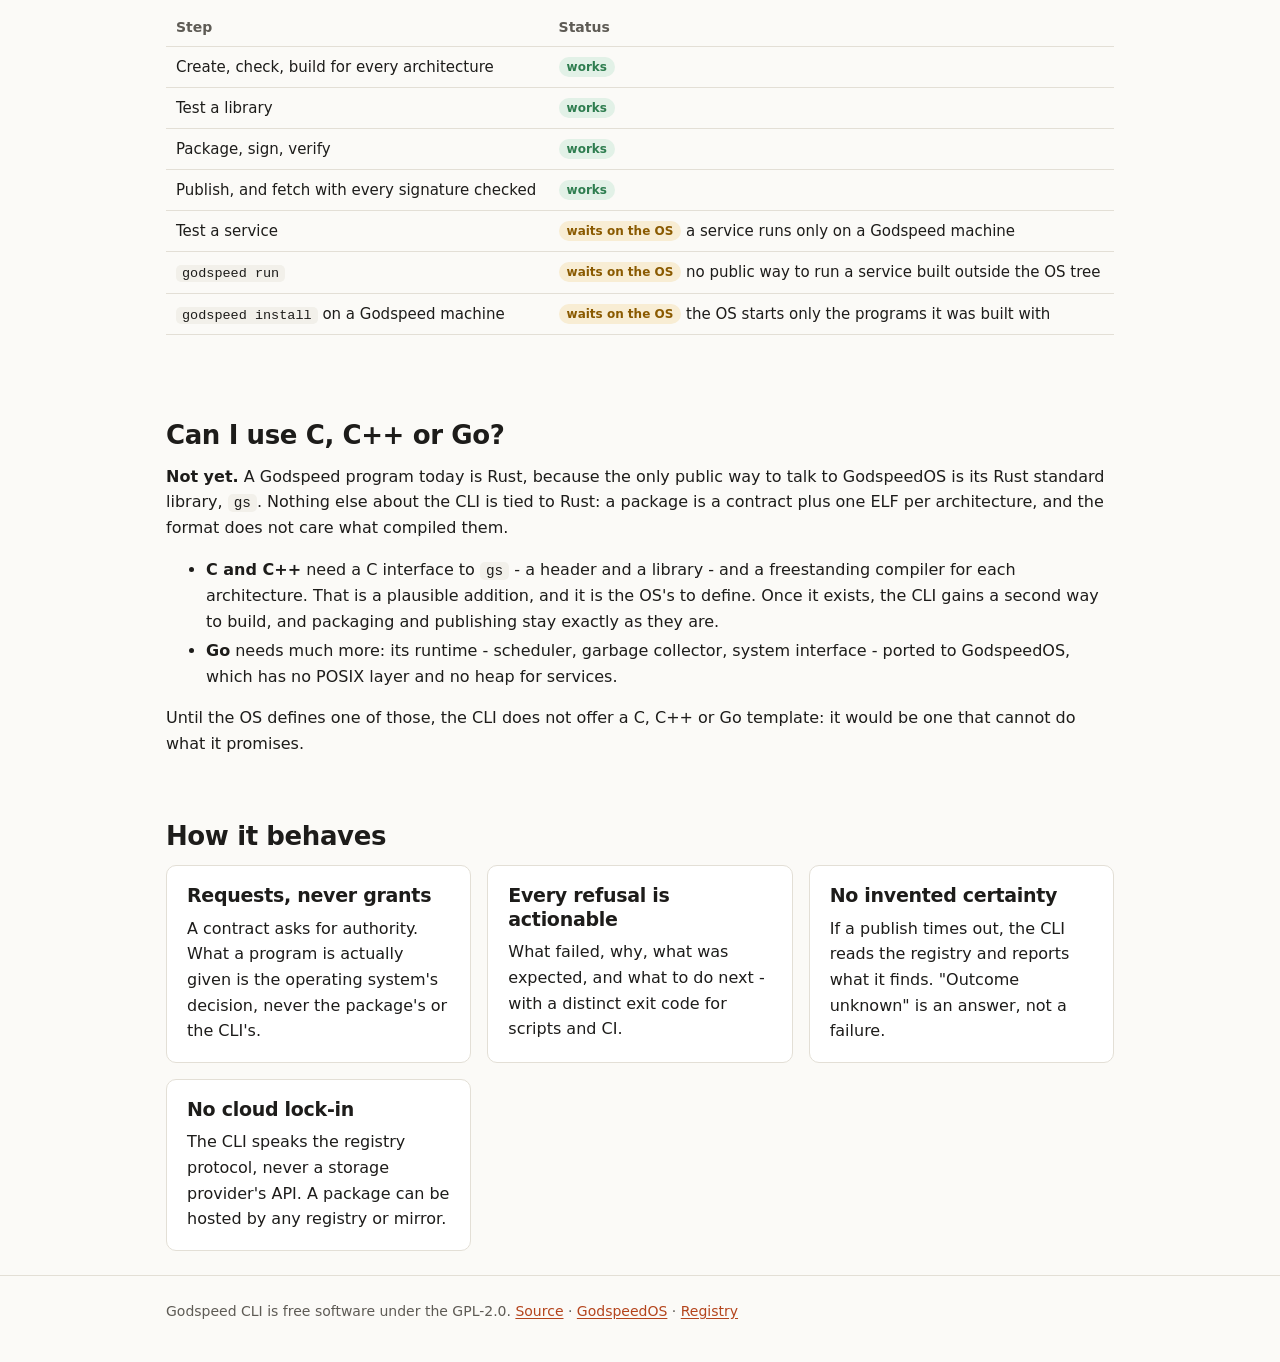
==== commit adb3fbb4: "Prepare cli-v0.3.0: version, release notes, install references The utility, app and driver kinds, `." ====
--- a/site/index.html
+++ b/site/index.html
@@ -94,7 +94,7 @@
       <p>Each installs a prebuilt binary for Linux, macOS or Windows (x86_64 or Arm64) to
       <code>~/.godspeed/bin</code>, after checking it against the release's checksums - a mismatch installs
       nothing. <code>godspeed self update</code> updates it, with the same checks, and the CLI tells you, at
-      most once a day, when there is a newer release. Or build it yourself: <code>cargo install --git https://github.com/godspeedhq/godspeed-cli --tag cli-v0.2.0 --locked godspeed-cli</code>.</p>
+      most once a day, when there is a newer release. Or build it yourself: <code>cargo install --git https://github.com/godspeedhq/godspeed-cli --tag cli-v0.3.0 --locked godspeed-cli</code>.</p>
     </li>
     <li>
       <h3>Check your setup</h3>
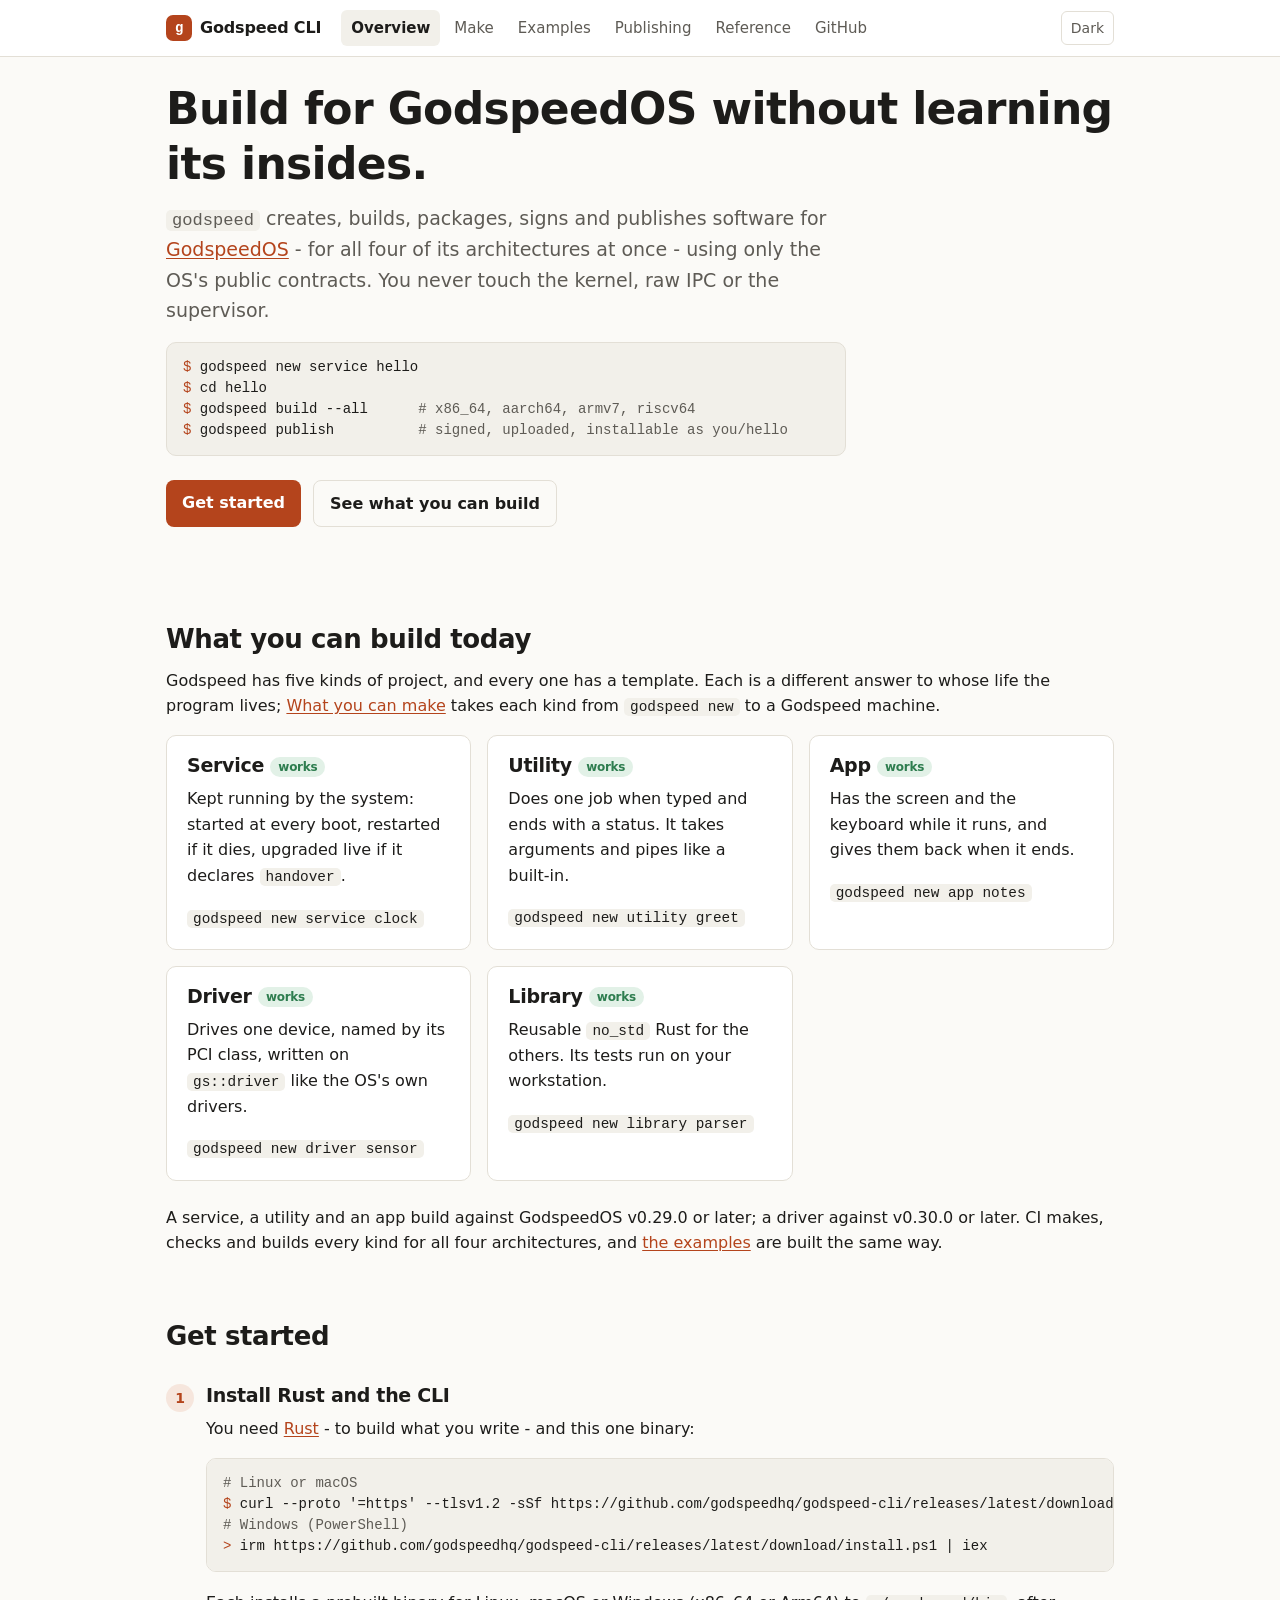
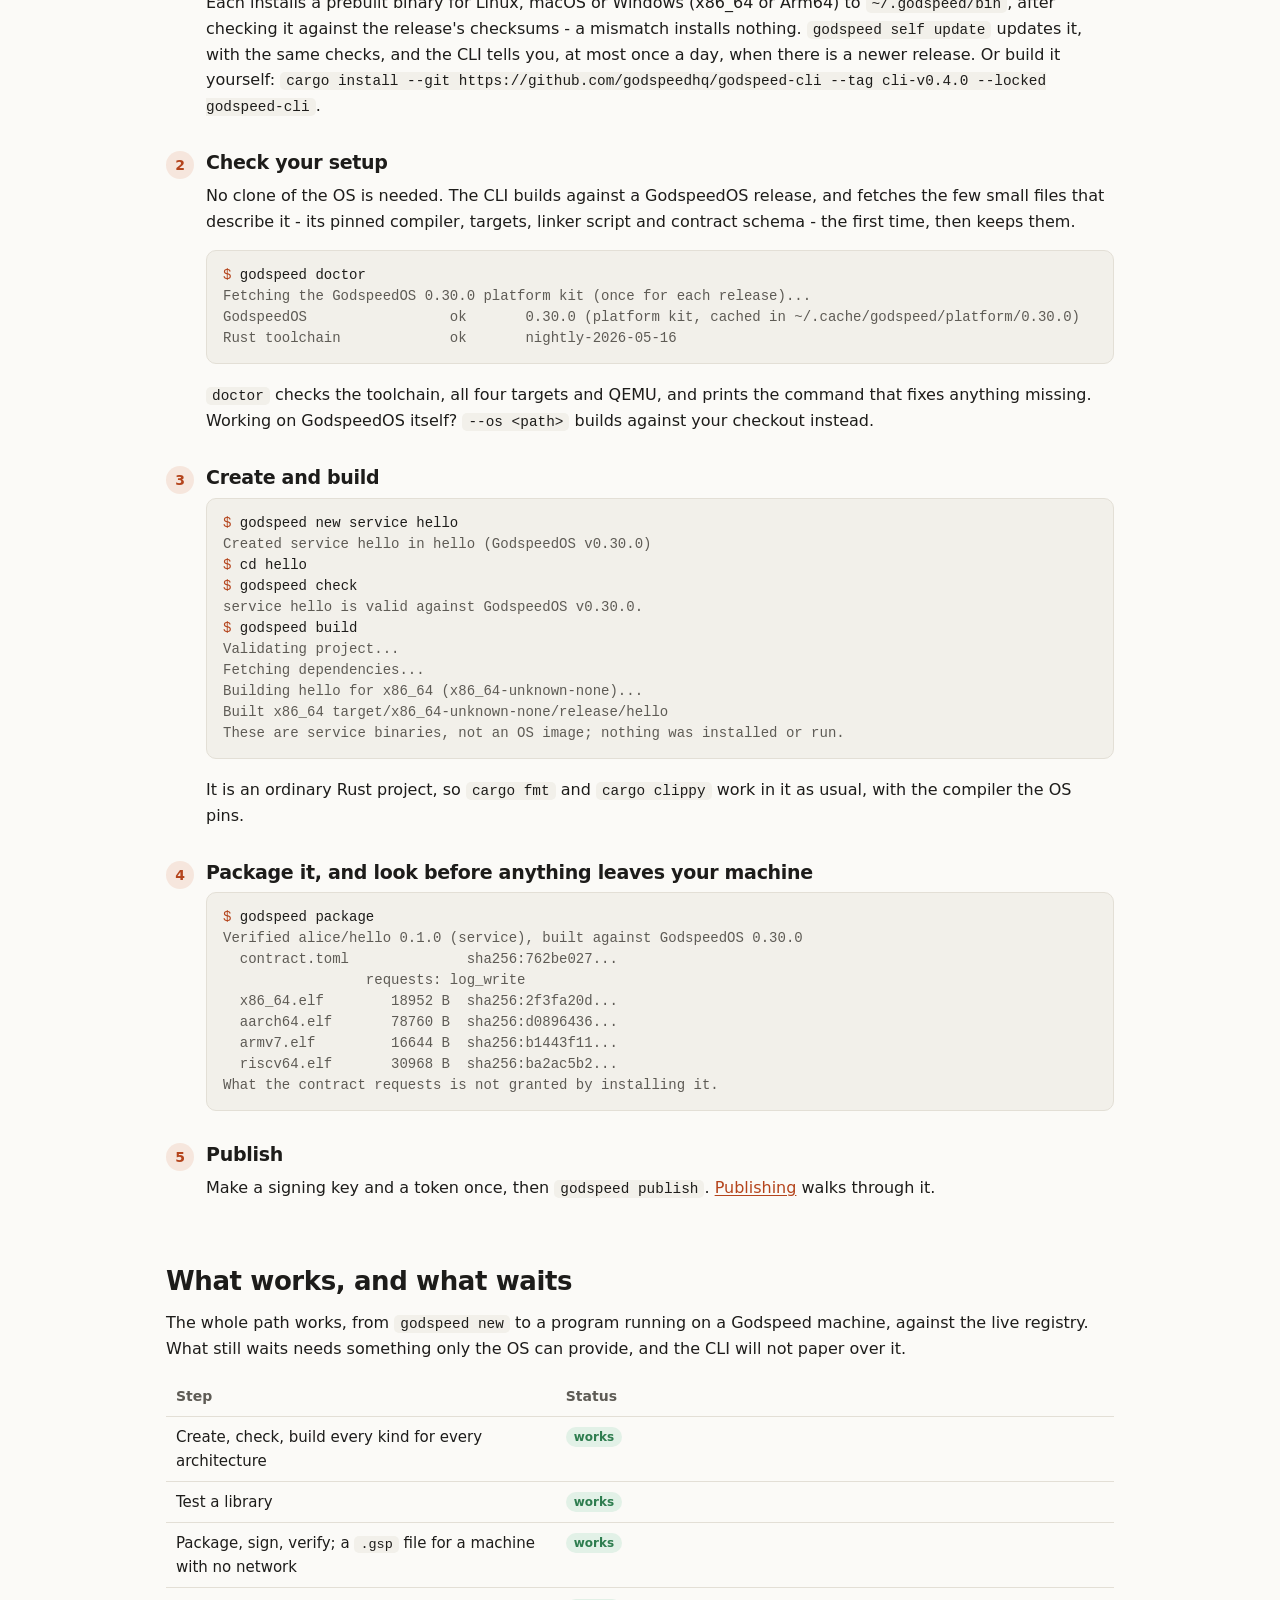
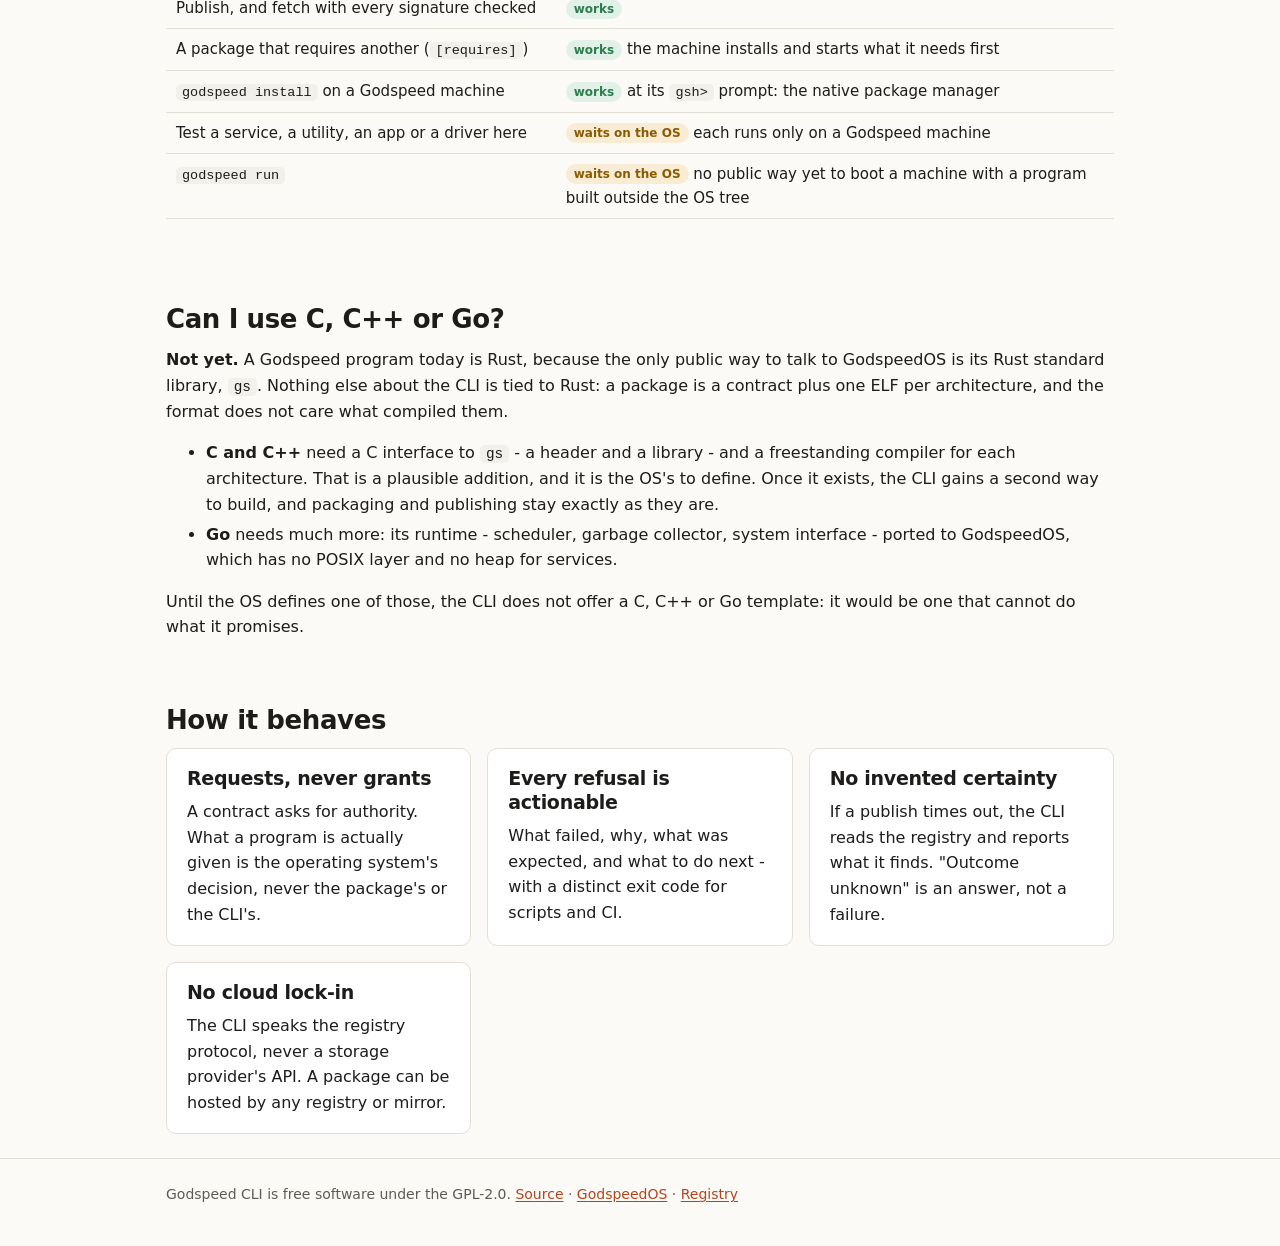
==== commit 4b85842d: "Prepare cli-v0.4.0: a guide for every kind, the site made true, CI on v0.30.0 The site still said a " ====
--- a/site/index.html
+++ b/site/index.html
@@ -14,6 +14,7 @@
     <a class="brand" href="./"><span class="mark">g</span>Godspeed CLI</a>
     <nav class="main">
       <a href="./" aria-current="page">Overview</a>
+      <a href="kinds.html">Make</a>
       <a href="examples.html">Examples</a>
       <a href="publishing.html">Publishing</a>
       <a href="reference.html">Reference</a>
@@ -40,47 +41,41 @@
   </section>
 
   <h2 id="what">What you can build today</h2>
-  <p>Godspeed has five kinds of project. The CLI makes a template only for a kind the OS can actually run, and
-  says plainly why the others must wait - it never generates a project that cannot do what its kind
-  promises.</p>
+  <p>Godspeed has five kinds of project, and every one has a template. Each is a different answer to whose
+  life the program lives; <a href="kinds.html">What you can make</a> takes each kind from
+  <code>godspeed new</code> to a Godspeed machine.</p>
   <div class="grid">
-    <div class="card">
+    <a class="card" href="kinds.html#service">
       <h3>Service <span class="tag ok">works</span></h3>
-      <p>A managed program with a lifecycle and a declared request for authority. Every runnable program on
-      Godspeed is a service today.</p>
+      <p>Kept running by the system: started at every boot, restarted if it dies, upgraded live if it
+      declares <code>handover</code>.</p>
       <p><code>godspeed new service clock</code></p>
-    </div>
-    <div class="card">
+    </a>
+    <a class="card" href="kinds.html#utility">
+      <h3>Utility <span class="tag ok">works</span></h3>
+      <p>Does one job when typed and ends with a status. It takes arguments and pipes like a built-in.</p>
+      <p><code>godspeed new utility greet</code></p>
+    </a>
+    <a class="card" href="kinds.html#app">
+      <h3>App <span class="tag ok">works</span></h3>
+      <p>Has the screen and the keyboard while it runs, and gives them back when it ends.</p>
+      <p><code>godspeed new app notes</code></p>
+    </a>
+    <a class="card" href="kinds.html#driver">
+      <h3>Driver <span class="tag ok">works</span></h3>
+      <p>Drives one device, named by its PCI class, written on <code>gs::driver</code> like the OS's own
+      drivers.</p>
+      <p><code>godspeed new driver sensor</code></p>
+    </a>
+    <a class="card" href="kinds.html#library">
       <h3>Library <span class="tag ok">works</span></h3>
-      <p>Reusable <code>no_std</code> Rust for other Godspeed projects. Its tests run on your workstation.</p>
+      <p>Reusable <code>no_std</code> Rust for the others. Its tests run on your workstation.</p>
       <p><code>godspeed new library parser</code></p>
-    </div>
-    <div class="card">
-      <h3>Utility <span class="tag no">waits on the OS</span></h3>
-      <p>A program that does one job and ends. GodspeedOS has no terminating task yet.</p>
-    </div>
-    <div class="card">
-      <h3>App <span class="tag no">waits on the OS</span></h3>
-      <p>A user-facing program. There are no public application interfaces yet.</p>
-    </div>
-    <div class="card">
-      <h3>Driver <span class="tag no">waits on the OS</span></h3>
-      <p>A userspace driver. A driver from outside the OS tree has no way yet to be granted a device.</p>
-    </div>
+    </a>
   </div>
-  <p>Ask for one that must wait and you get the reason, where the OS tracks it, and what to do instead:</p>
-<pre><span class="p">$ </span>godspeed new utility status
-<span class="o">Cannot create a utility project
-Stage: validation
-Reason:
-  A utility is a program that does one job and ends. GodspeedOS has no terminating task yet: every
-  program is a service that never returns, and there is no way for a program to end itself.
-Expected:
-  tracked in GodspeedOS docs/stdlib-design.md, section 1 (options A and B)
-Next:
-  Create a `service` instead - every runnable program on Godspeed is a service today.</span></pre>
-  <p><a href="examples.html">The examples</a> show real services and libraries, each built for every
-  architecture in CI.</p>
+  <p>A service, a utility and an app build against GodspeedOS v0.29.0 or later; a driver against v0.30.0 or
+  later. CI makes, checks and builds every kind for all four architectures, and
+  <a href="examples.html">the examples</a> are built the same way.</p>
 
   <h2 id="start">Get started</h2>
   <ol class="steps">
@@ -94,7 +89,7 @@
       <p>Each installs a prebuilt binary for Linux, macOS or Windows (x86_64 or Arm64) to
       <code>~/.godspeed/bin</code>, after checking it against the release's checksums - a mismatch installs
       nothing. <code>godspeed self update</code> updates it, with the same checks, and the CLI tells you, at
-      most once a day, when there is a newer release. Or build it yourself: <code>cargo install --git https://github.com/godspeedhq/godspeed-cli --tag cli-v0.3.0 --locked godspeed-cli</code>.</p>
+      most once a day, when there is a newer release. Or build it yourself: <code>cargo install --git https://github.com/godspeedhq/godspeed-cli --tag cli-v0.4.0 --locked godspeed-cli</code>.</p>
     </li>
     <li>
       <h3>Check your setup</h3>
@@ -102,8 +97,8 @@
       files that describe it - its pinned compiler, targets, linker script and contract schema - the first
       time, then keeps them.</p>
 <pre><span class="p">$ </span>godspeed doctor
-<span class="o">Fetching the GodspeedOS 0.29.0 platform kit (once for each release)...
-GodspeedOS                 ok       0.29.0 (platform kit from 37092b09dfd1, cached in ~/.cache/godspeed/platform/0.29.0)
+<span class="o">Fetching the GodspeedOS 0.30.0 platform kit (once for each release)...
+GodspeedOS                 ok       0.30.0 (platform kit, cached in ~/.cache/godspeed/platform/0.30.0)
 Rust toolchain             ok       nightly-2026-05-16</span></pre>
       <p><code>doctor</code> checks the toolchain, all four targets and QEMU, and prints the command that
       fixes anything missing. Working on GodspeedOS itself? <code>--os &lt;path&gt;</code> builds against your
@@ -112,10 +107,10 @@
     <li>
       <h3>Create and build</h3>
 <pre><span class="p">$ </span>godspeed new service hello
-<span class="o">Created service hello in hello (GodspeedOS v0.29.0)</span>
+<span class="o">Created service hello in hello (GodspeedOS v0.30.0)</span>
 <span class="p">$ </span>cd hello
 <span class="p">$ </span>godspeed check
-<span class="o">service hello is valid against GodspeedOS v0.29.0.</span>
+<span class="o">service hello is valid against GodspeedOS v0.30.0.</span>
 <span class="p">$ </span>godspeed build
 <span class="o">Validating project...
 Fetching dependencies...
@@ -128,7 +123,7 @@
     <li>
       <h3>Package it, and look before anything leaves your machine</h3>
 <pre><span class="p">$ </span>godspeed package
-<span class="o">Verified alice/hello 0.1.0 (service), built against GodspeedOS 0.29.0
+<span class="o">Verified alice/hello 0.1.0 (service), built against GodspeedOS 0.30.0
   contract.toml              sha256:762be027...
                  requests: log_write
   x86_64.elf        18952 B  sha256:2f3fa20d...
@@ -145,17 +140,19 @@
   </ol>
 
   <h2 id="status">What works, and what waits</h2>
-  <p>The first half of the workflow works end to end, against the live registry. The second half needs
-  things only the OS can provide, and the CLI will not paper over them.</p>
+  <p>The whole path works, from <code>godspeed new</code> to a program running on a Godspeed machine, against
+  the live registry. What still waits needs something only the OS can provide, and the CLI will not paper
+  over it.</p>
   <div class="table-scroll"><table>
     <tr><th>Step</th><th>Status</th></tr>
-    <tr><td>Create, check, build for every architecture</td><td><span class="tag ok">works</span></td></tr>
+    <tr><td>Create, check, build every kind for every architecture</td><td><span class="tag ok">works</span></td></tr>
     <tr><td>Test a library</td><td><span class="tag ok">works</span></td></tr>
-    <tr><td>Package, sign, verify</td><td><span class="tag ok">works</span></td></tr>
+    <tr><td>Package, sign, verify; a <code>.gsp</code> file for a machine with no network</td><td><span class="tag ok">works</span></td></tr>
     <tr><td>Publish, and fetch with every signature checked</td><td><span class="tag ok">works</span></td></tr>
-    <tr><td>Test a service</td><td><span class="tag no">waits on the OS</span> a service runs only on a Godspeed machine</td></tr>
-    <tr><td><code>godspeed run</code></td><td><span class="tag no">waits on the OS</span> no public way to run a service built outside the OS tree</td></tr>
-    <tr><td><code>godspeed install</code> on a Godspeed machine</td><td><span class="tag no">waits on the OS</span> the OS starts only the programs it was built with</td></tr>
+    <tr><td>A package that requires another (<code>[requires]</code>)</td><td><span class="tag ok">works</span> the machine installs and starts what it needs first</td></tr>
+    <tr><td><code>godspeed install</code> on a Godspeed machine</td><td><span class="tag ok">works</span> at its <code>gsh&gt;</code> prompt: the native package manager</td></tr>
+    <tr><td>Test a service, a utility, an app or a driver here</td><td><span class="tag no">waits on the OS</span> each runs only on a Godspeed machine</td></tr>
+    <tr><td><code>godspeed run</code></td><td><span class="tag no">waits on the OS</span> no public way yet to boot a machine with a program built outside the OS tree</td></tr>
   </table></div>
 
   <h2 id="languages">Can I use C, C++ or Go?</h2>
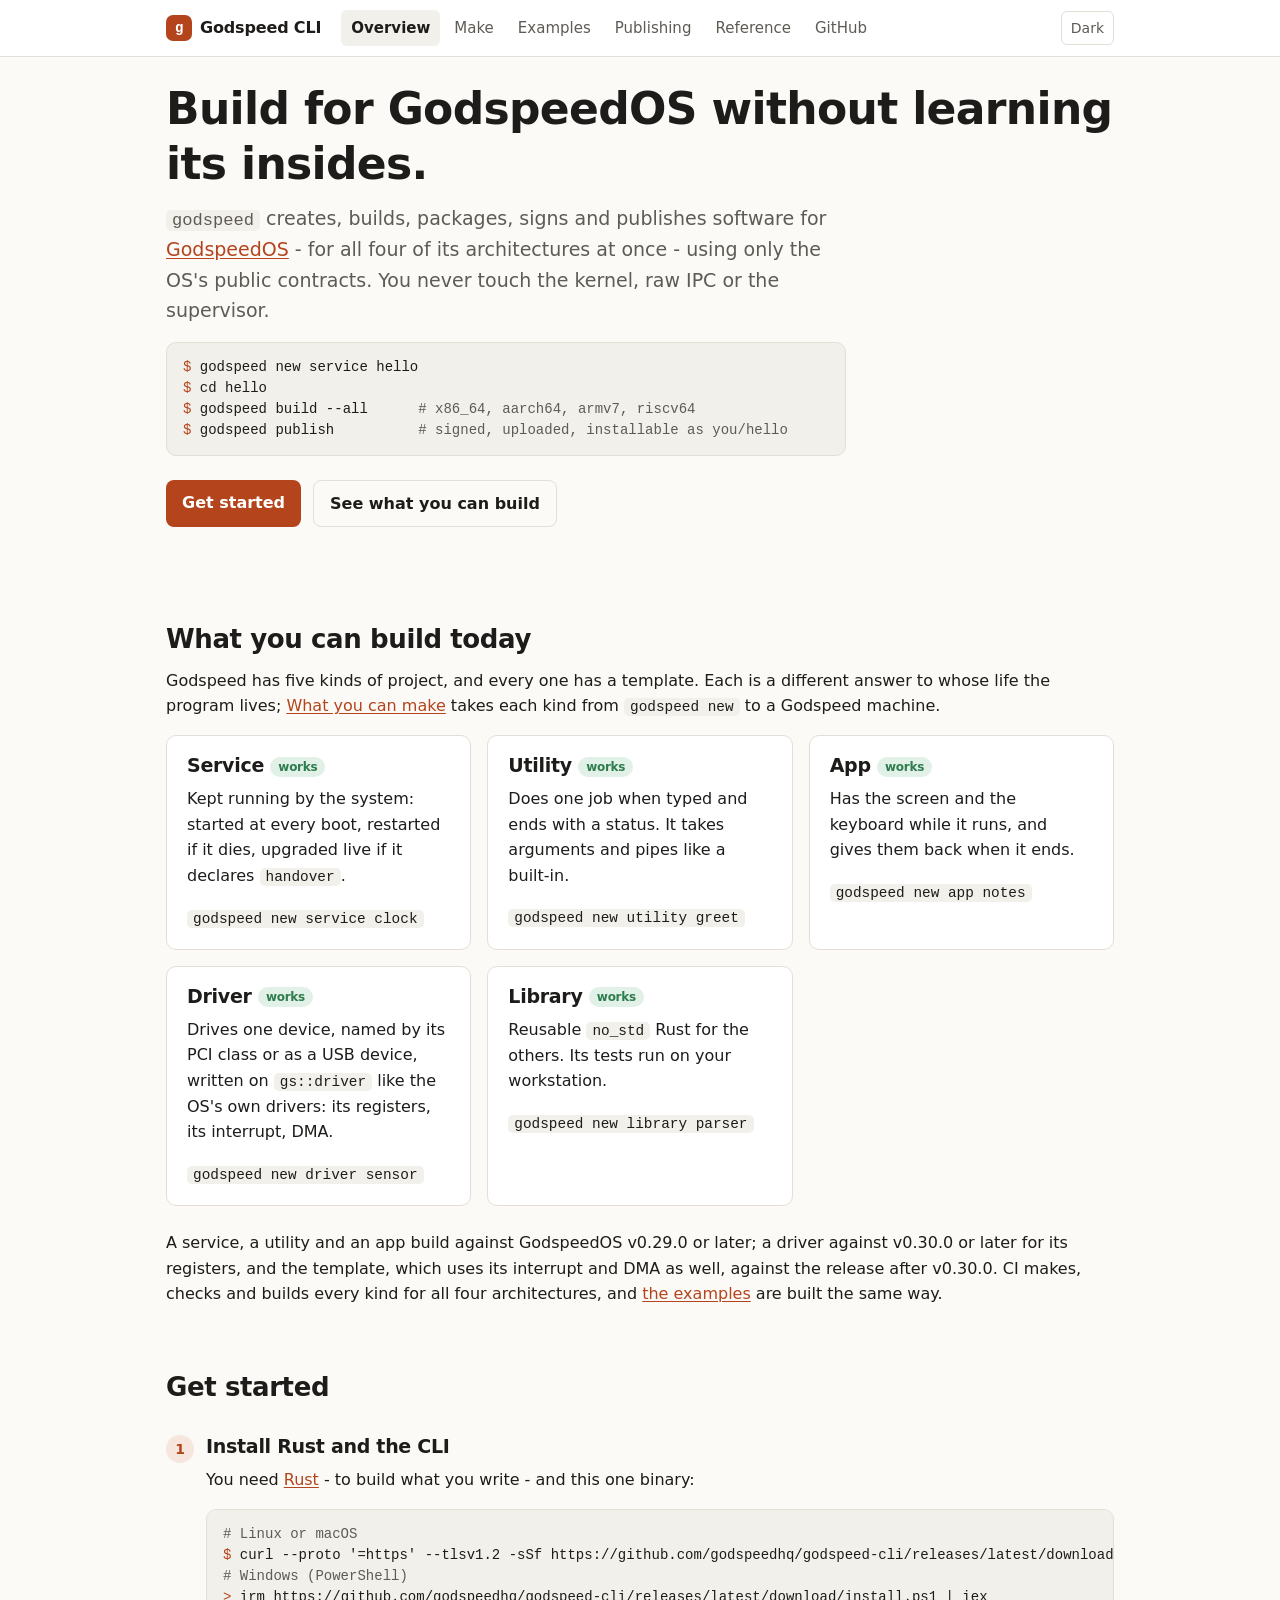
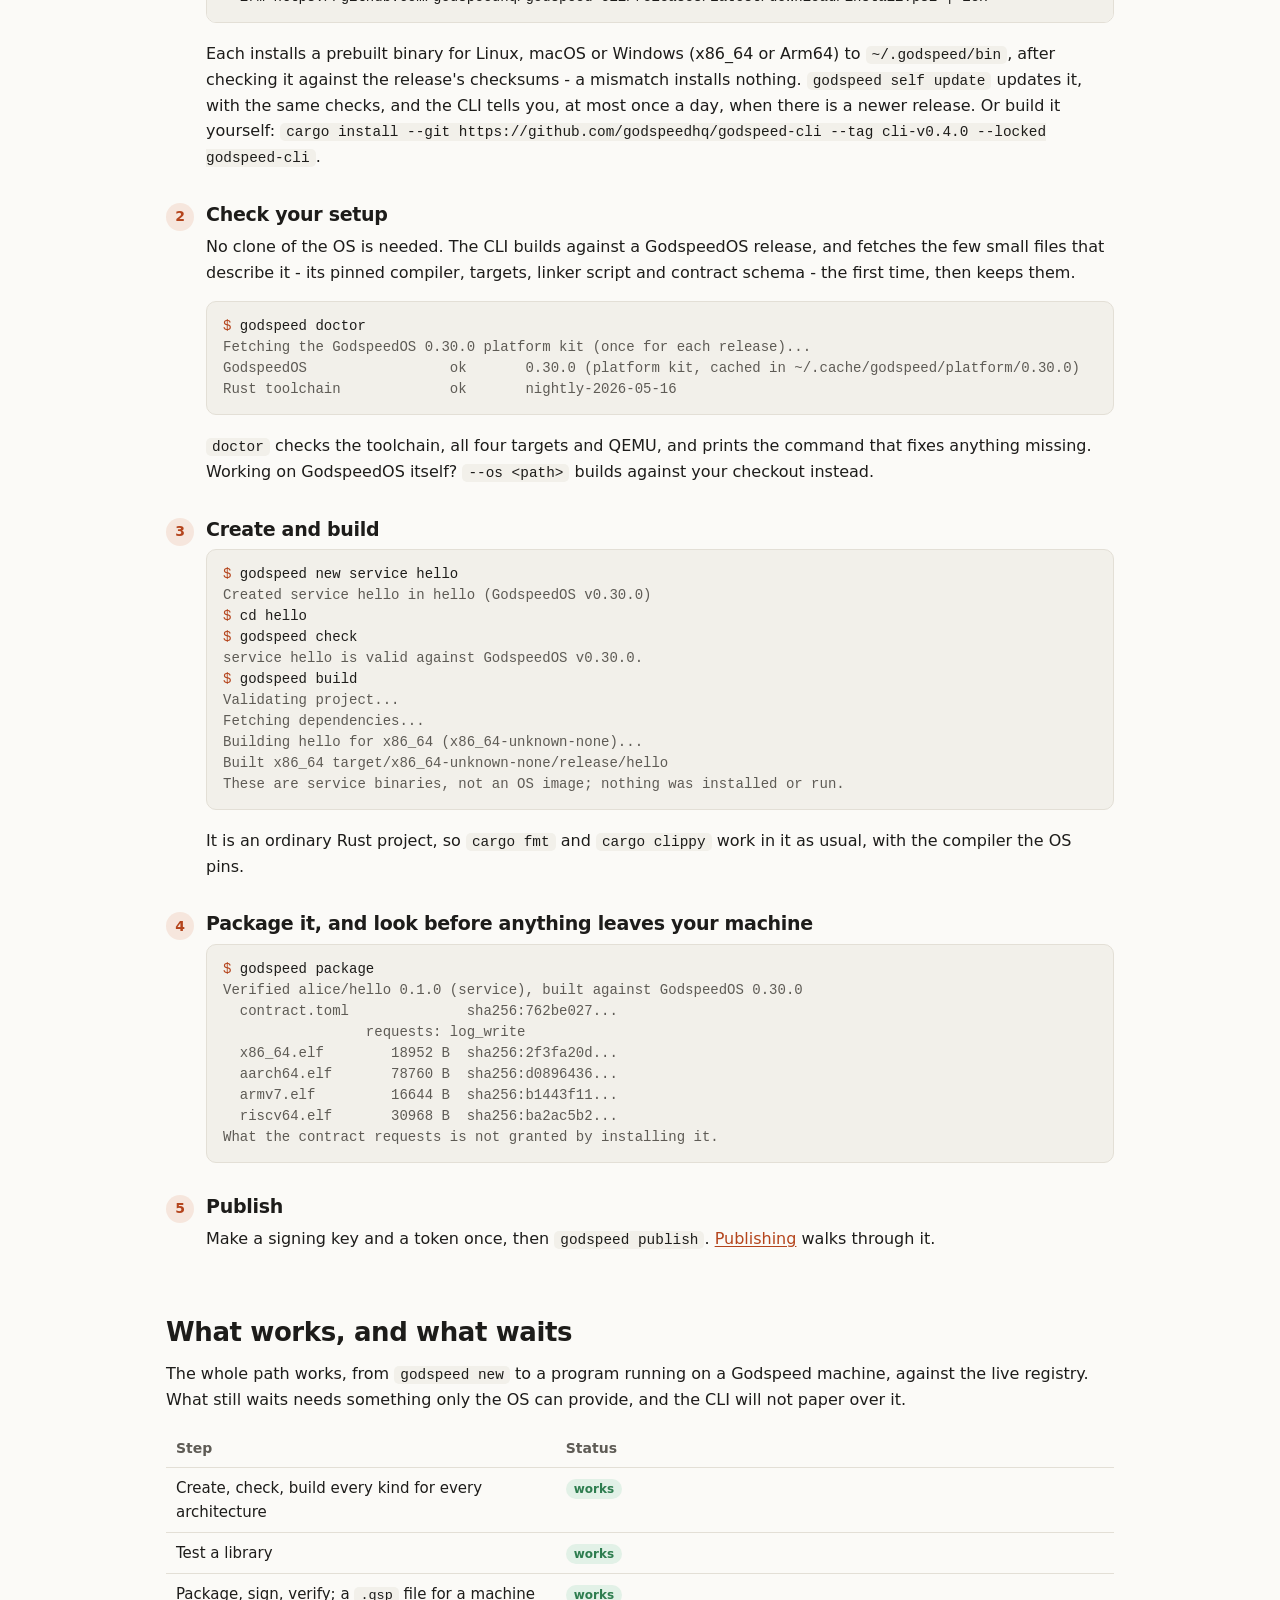
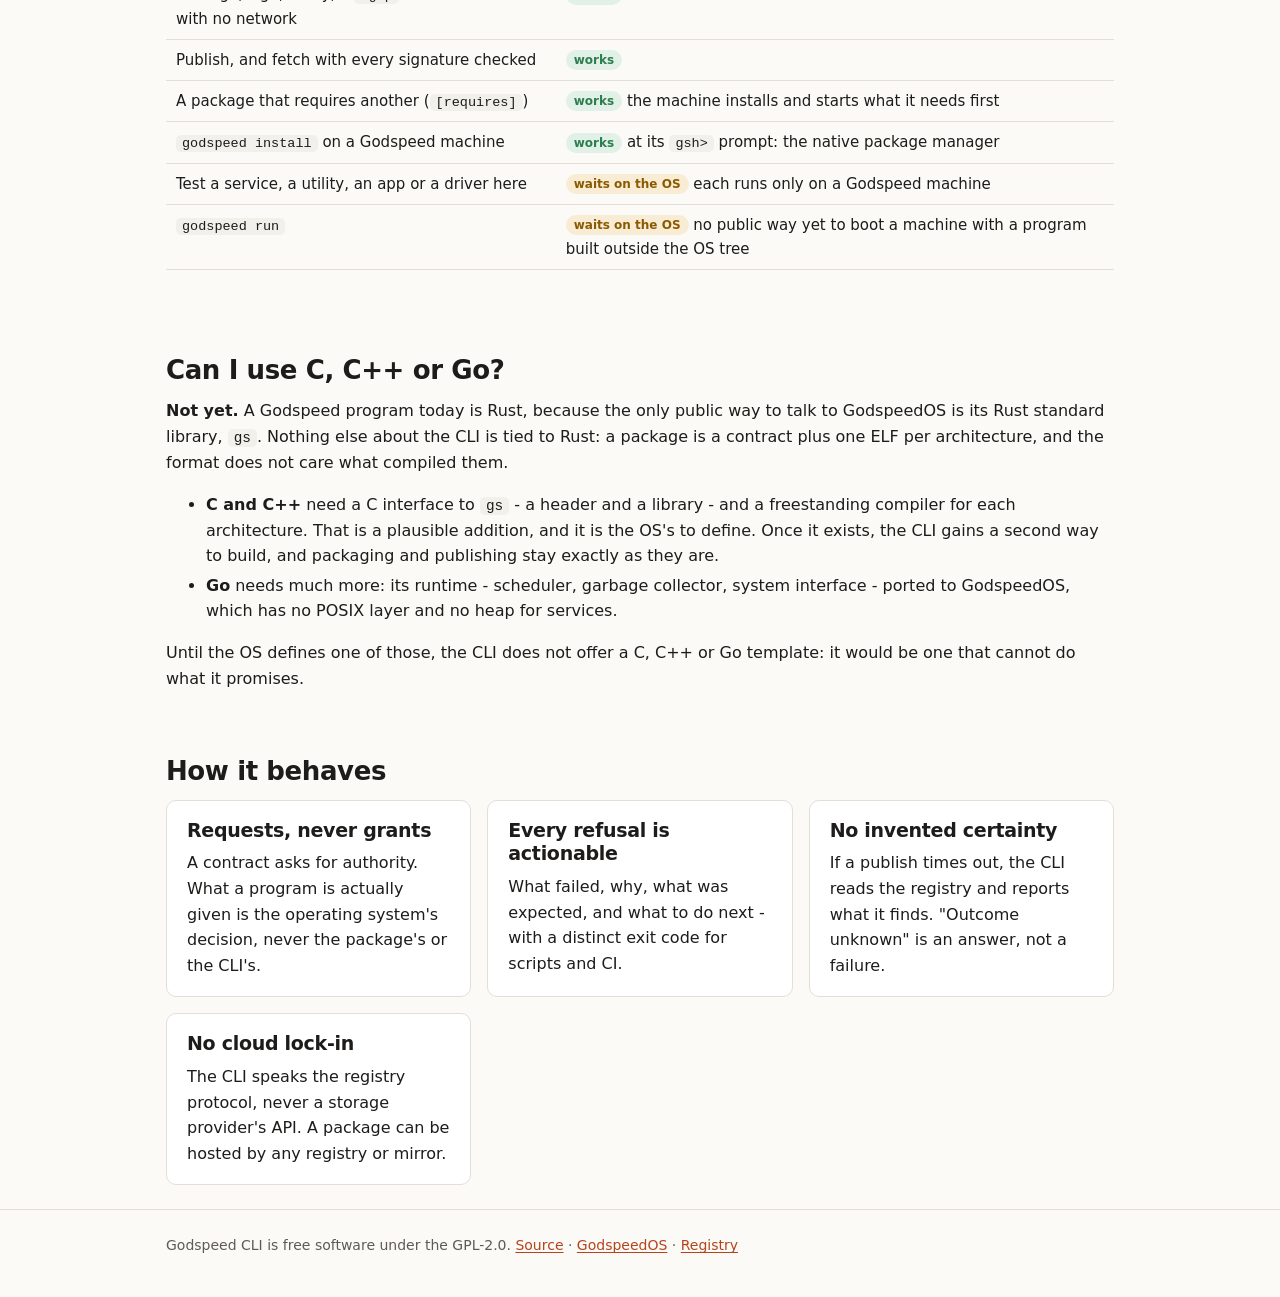
==== commit 48d2ce0a: "docs: a driver's new contract keys, and which release the template needs (Audit 24) Part of the OS r" ====
--- a/site/index.html
+++ b/site/index.html
@@ -63,8 +63,8 @@
     </a>
     <a class="card" href="kinds.html#driver">
       <h3>Driver <span class="tag ok">works</span></h3>
-      <p>Drives one device, named by its PCI class, written on <code>gs::driver</code> like the OS's own
-      drivers.</p>
+      <p>Drives one device, named by its PCI class or as a USB device, written on <code>gs::driver</code> like
+      the OS's own drivers: its registers, its interrupt, DMA.</p>
       <p><code>godspeed new driver sensor</code></p>
     </a>
     <a class="card" href="kinds.html#library">
@@ -74,7 +74,8 @@
     </a>
   </div>
   <p>A service, a utility and an app build against GodspeedOS v0.29.0 or later; a driver against v0.30.0 or
-  later. CI makes, checks and builds every kind for all four architectures, and
+  later for its registers, and the template, which uses its interrupt and DMA as well, against the release after
+  v0.30.0. CI makes, checks and builds every kind for all four architectures, and
   <a href="examples.html">the examples</a> are built the same way.</p>
 
   <h2 id="start">Get started</h2>
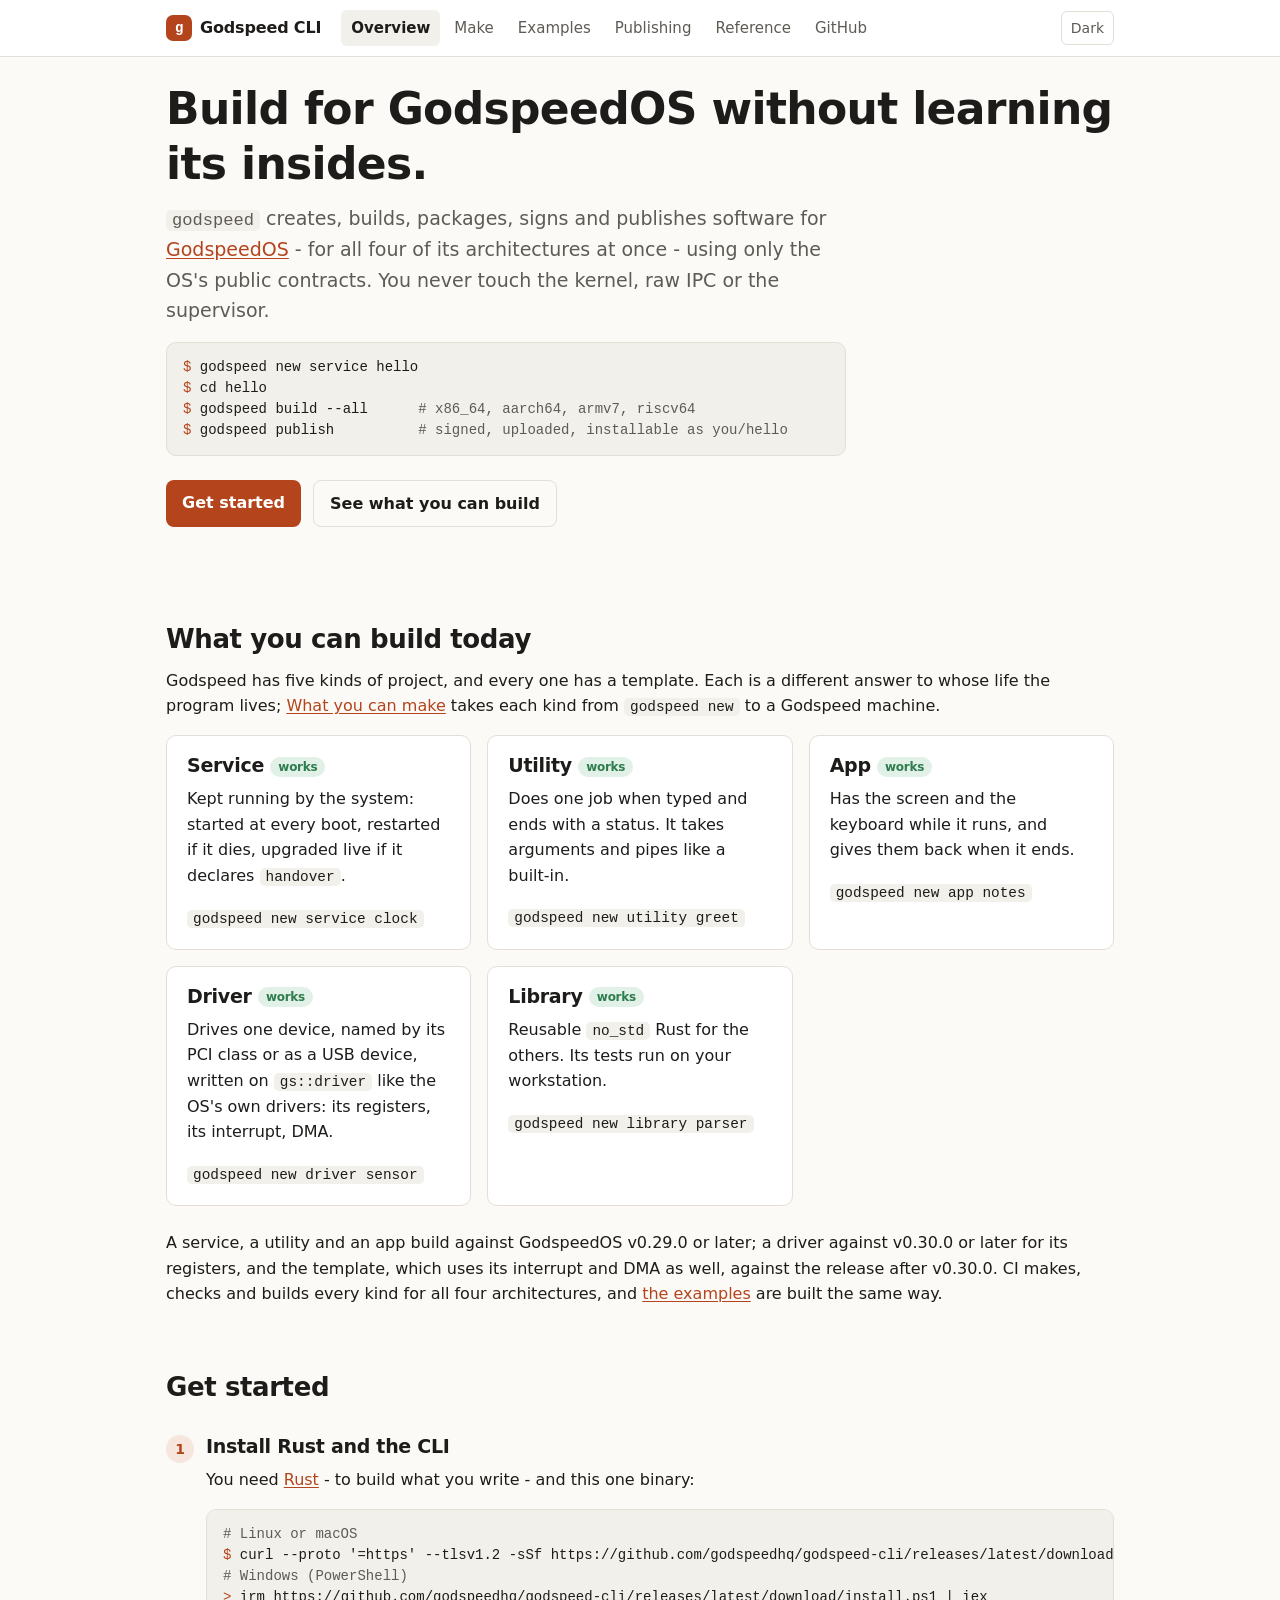
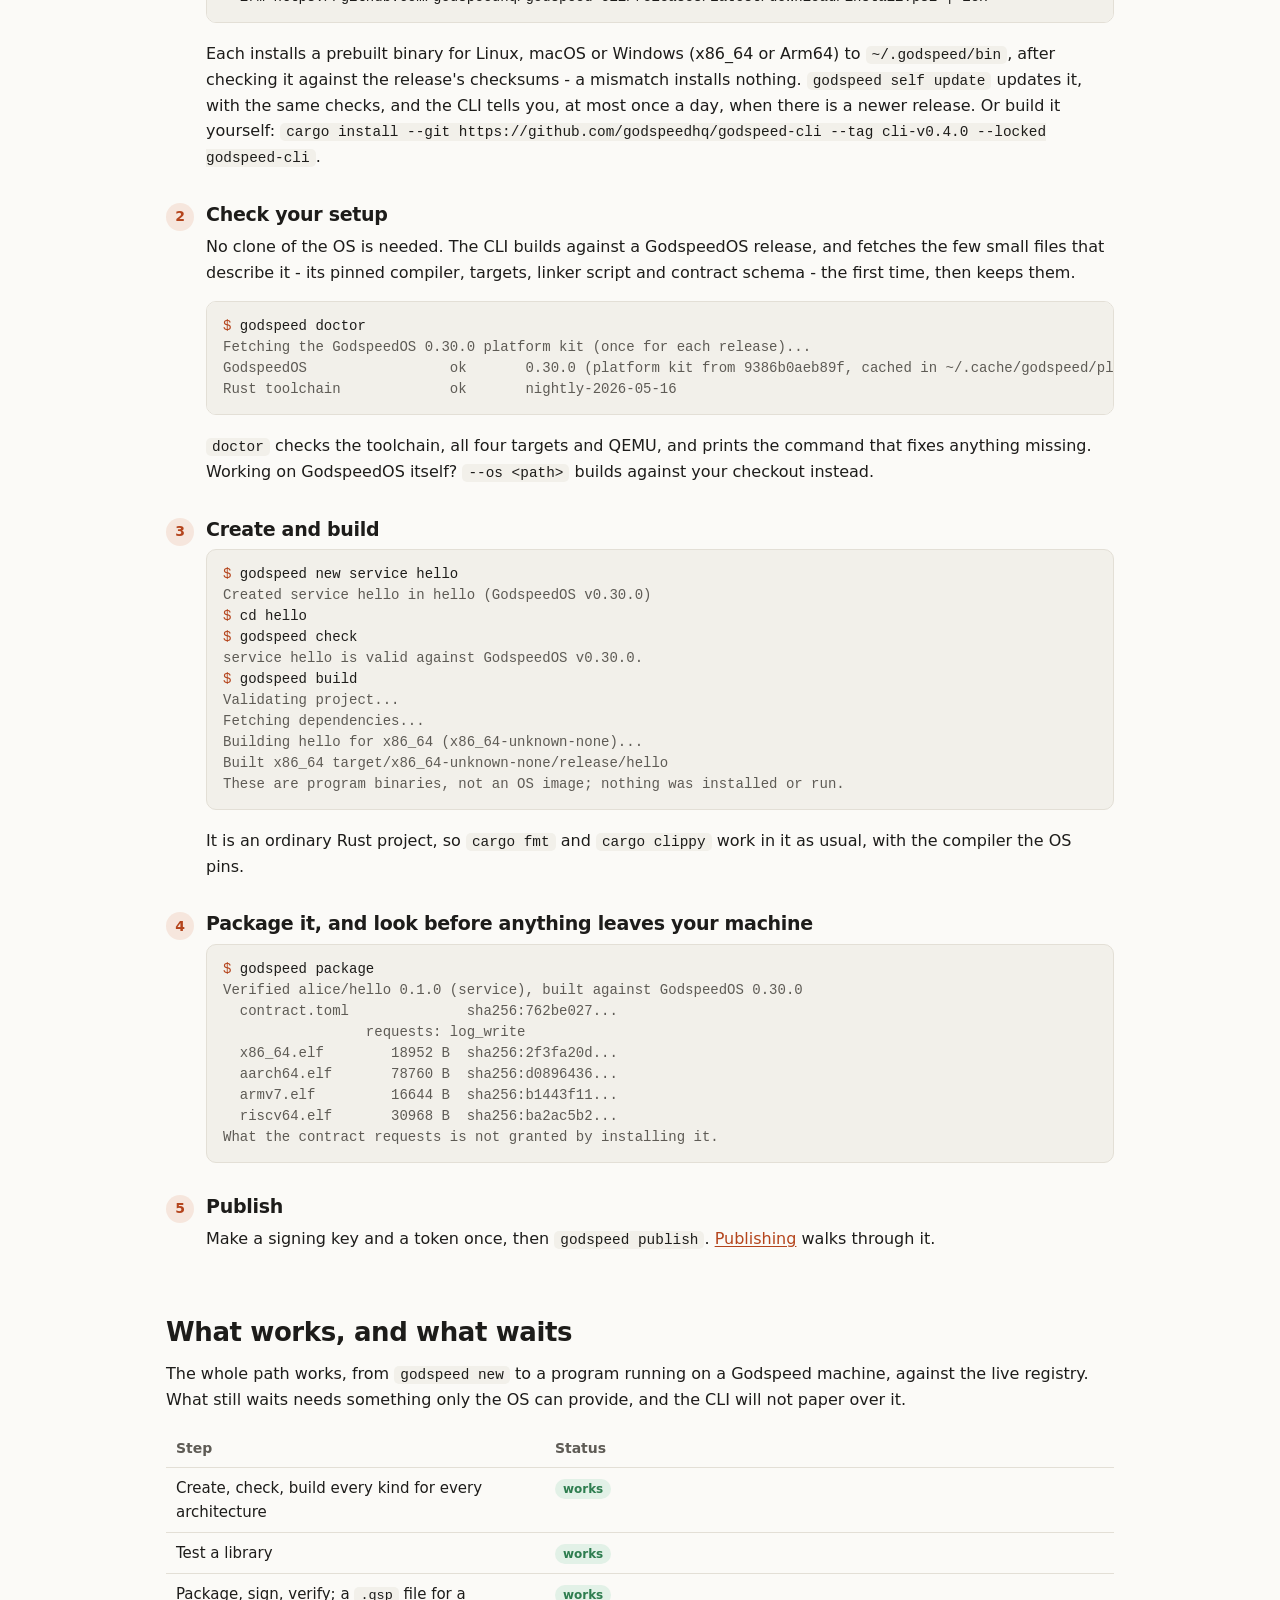
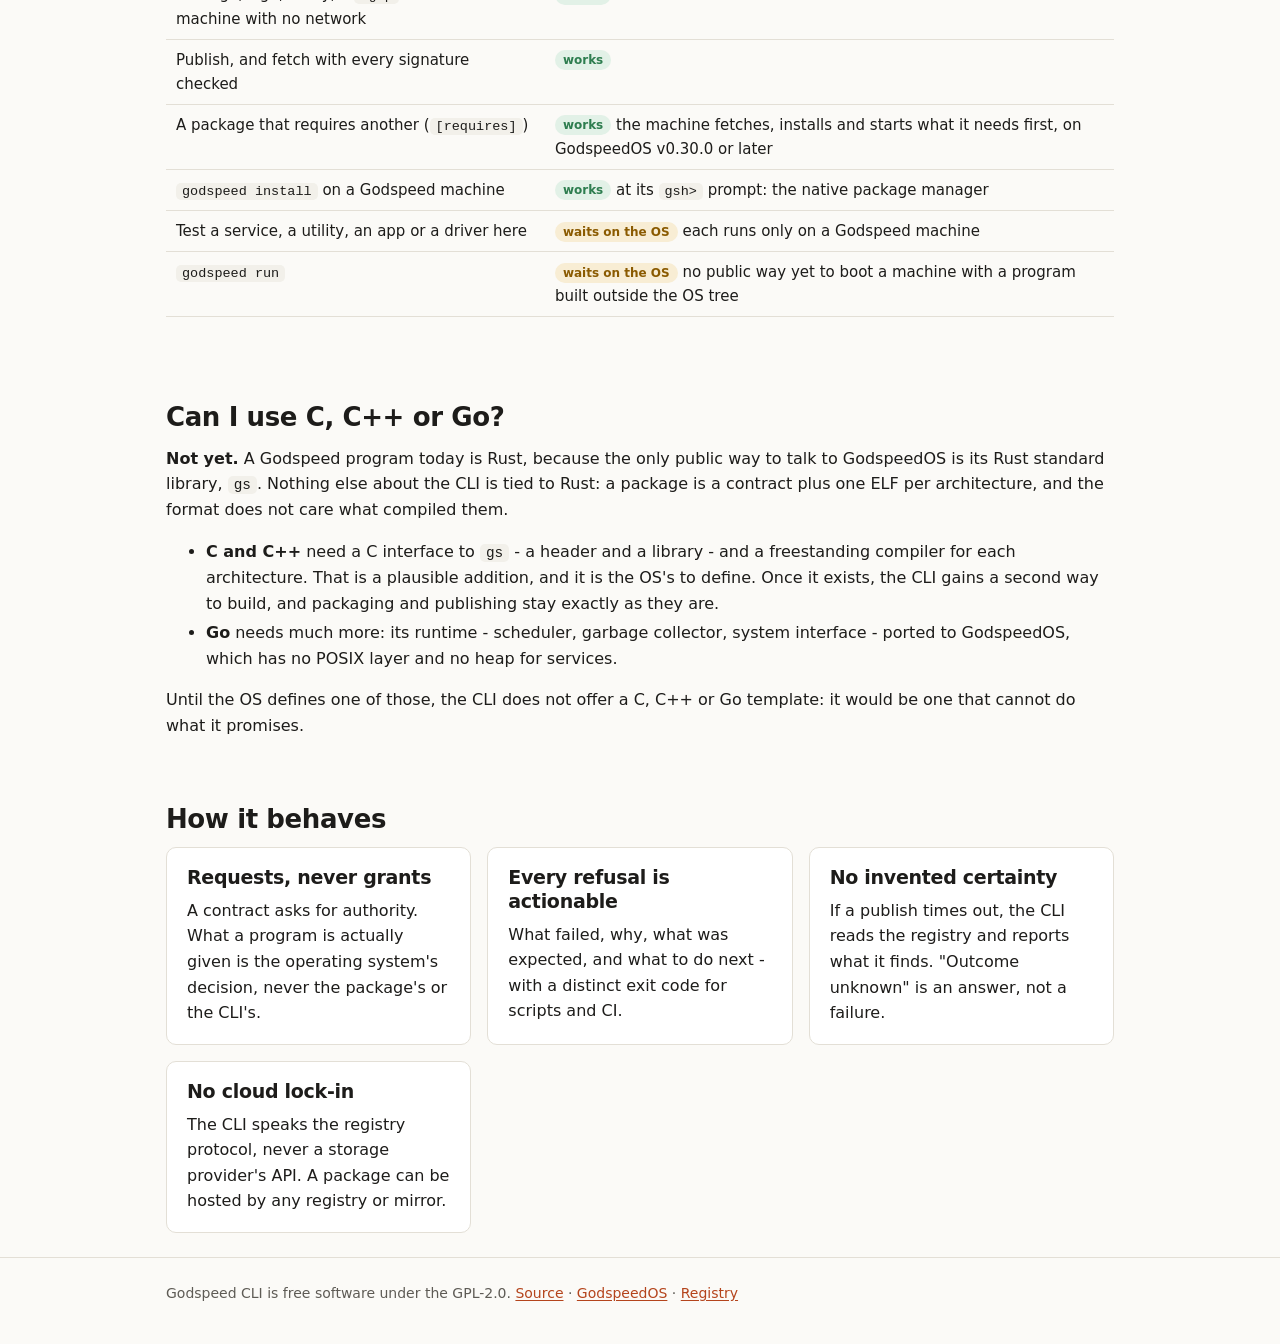
==== commit cc7db3f8: "site: install needs a fetch first, and the samples print what the CLI prints A review of the publish" ====
--- a/site/index.html
+++ b/site/index.html
@@ -99,7 +99,7 @@
       time, then keeps them.</p>
 <pre><span class="p">$ </span>godspeed doctor
 <span class="o">Fetching the GodspeedOS 0.30.0 platform kit (once for each release)...
-GodspeedOS                 ok       0.30.0 (platform kit, cached in ~/.cache/godspeed/platform/0.30.0)
+GodspeedOS                 ok       0.30.0 (platform kit from 9386b0aeb89f, cached in ~/.cache/godspeed/platform/0.30.0)
 Rust toolchain             ok       nightly-2026-05-16</span></pre>
       <p><code>doctor</code> checks the toolchain, all four targets and QEMU, and prints the command that
       fixes anything missing. Working on GodspeedOS itself? <code>--os &lt;path&gt;</code> builds against your
@@ -117,7 +117,7 @@
 Fetching dependencies...
 Building hello for x86_64 (x86_64-unknown-none)...
 Built x86_64 target/x86_64-unknown-none/release/hello
-These are service binaries, not an OS image; nothing was installed or run.</span></pre>
+These are program binaries, not an OS image; nothing was installed or run.</span></pre>
       <p>It is an ordinary Rust project, so <code>cargo fmt</code> and <code>cargo clippy</code> work in it
       as usual, with the compiler the OS pins.</p>
     </li>
@@ -150,7 +150,7 @@
     <tr><td>Test a library</td><td><span class="tag ok">works</span></td></tr>
     <tr><td>Package, sign, verify; a <code>.gsp</code> file for a machine with no network</td><td><span class="tag ok">works</span></td></tr>
     <tr><td>Publish, and fetch with every signature checked</td><td><span class="tag ok">works</span></td></tr>
-    <tr><td>A package that requires another (<code>[requires]</code>)</td><td><span class="tag ok">works</span> the machine installs and starts what it needs first</td></tr>
+    <tr><td>A package that requires another (<code>[requires]</code>)</td><td><span class="tag ok">works</span> the machine fetches, installs and starts what it needs first, on GodspeedOS v0.30.0 or later</td></tr>
     <tr><td><code>godspeed install</code> on a Godspeed machine</td><td><span class="tag ok">works</span> at its <code>gsh&gt;</code> prompt: the native package manager</td></tr>
     <tr><td>Test a service, a utility, an app or a driver here</td><td><span class="tag no">waits on the OS</span> each runs only on a Godspeed machine</td></tr>
     <tr><td><code>godspeed run</code></td><td><span class="tag no">waits on the OS</span> no public way yet to boot a machine with a program built outside the OS tree</td></tr>
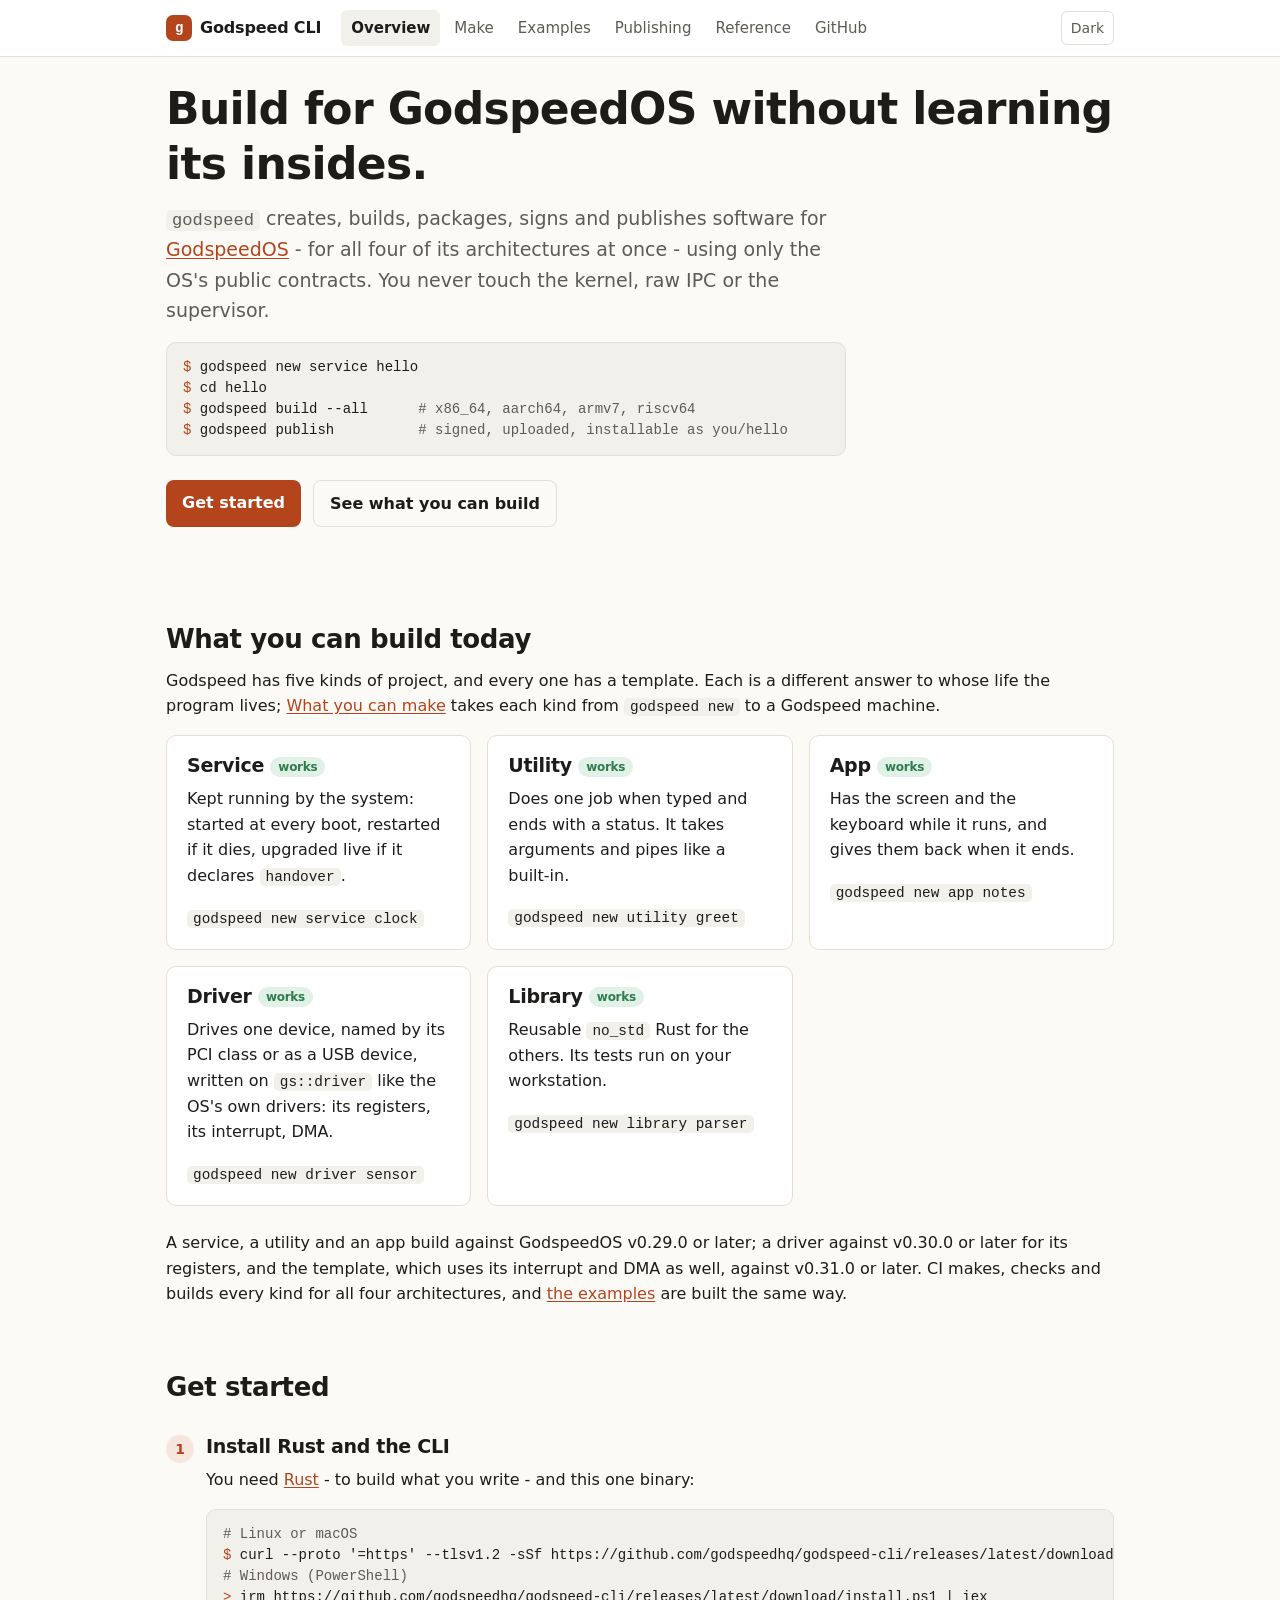
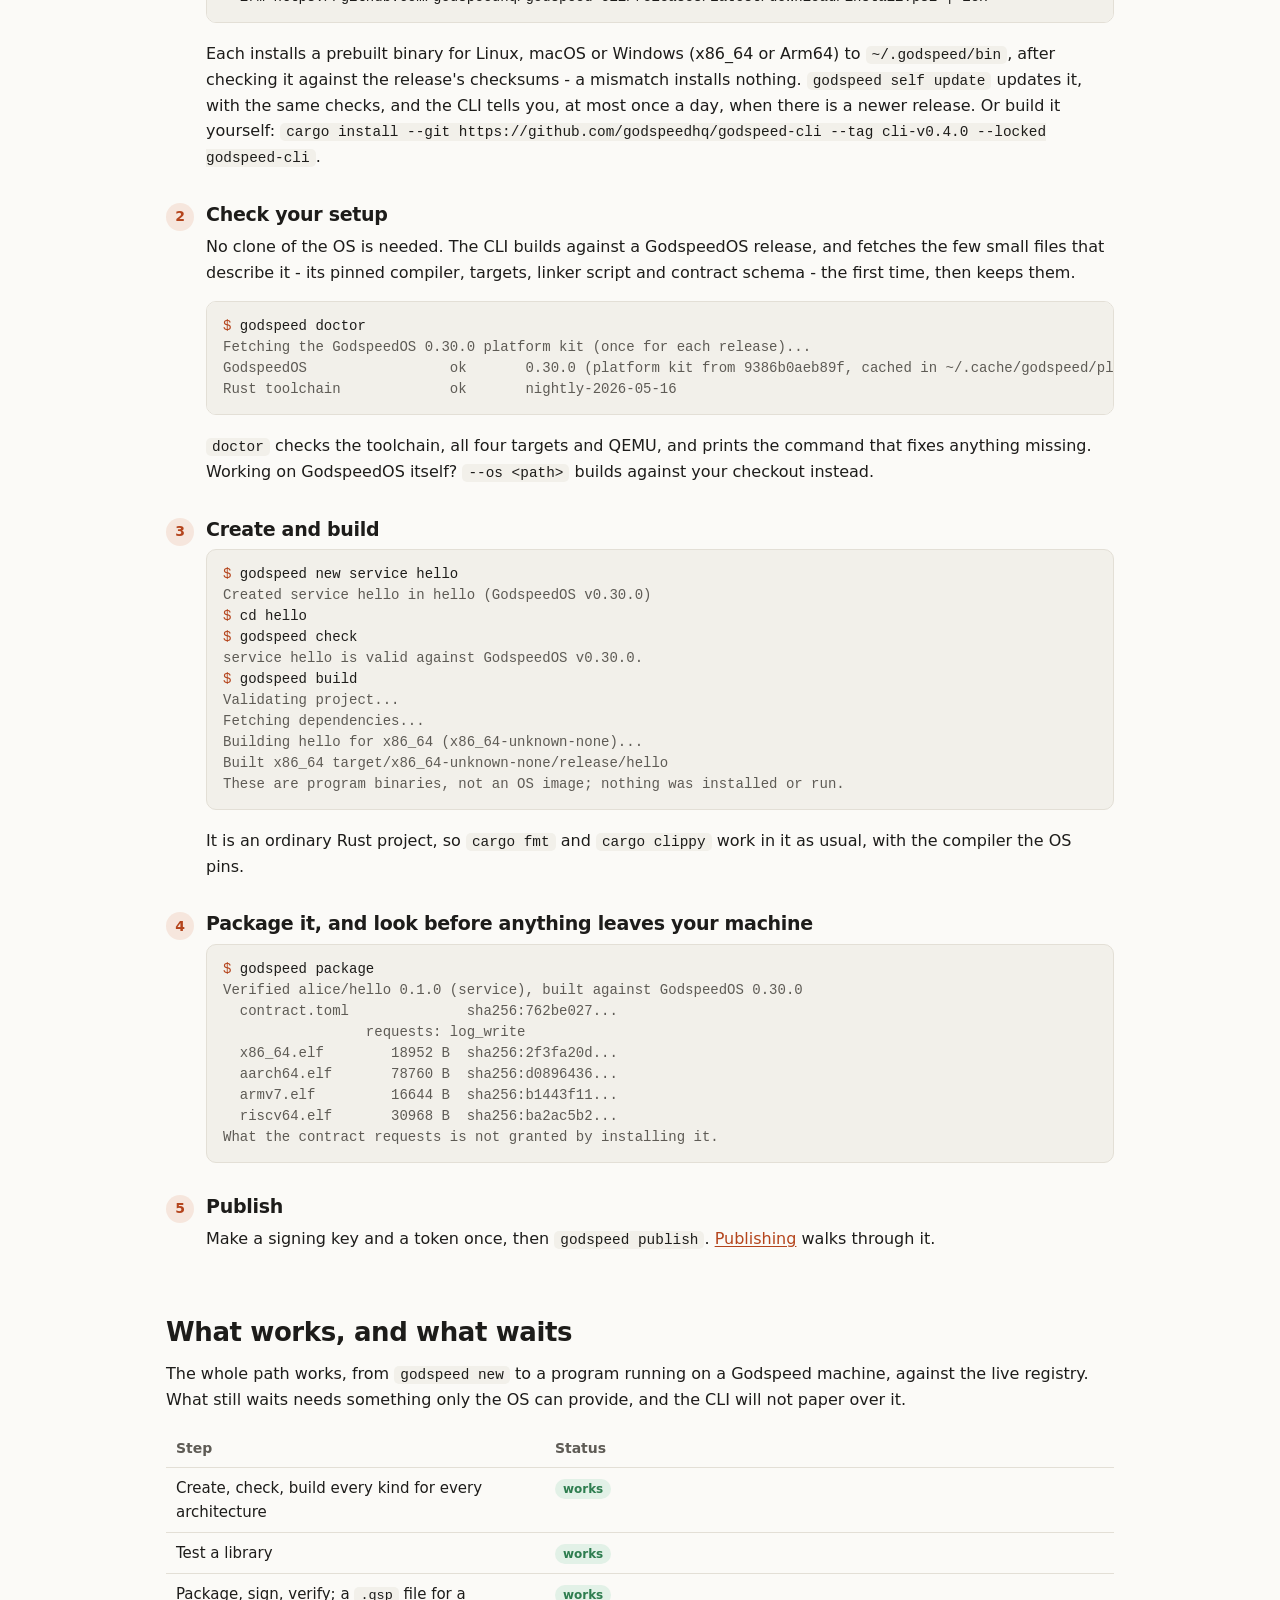
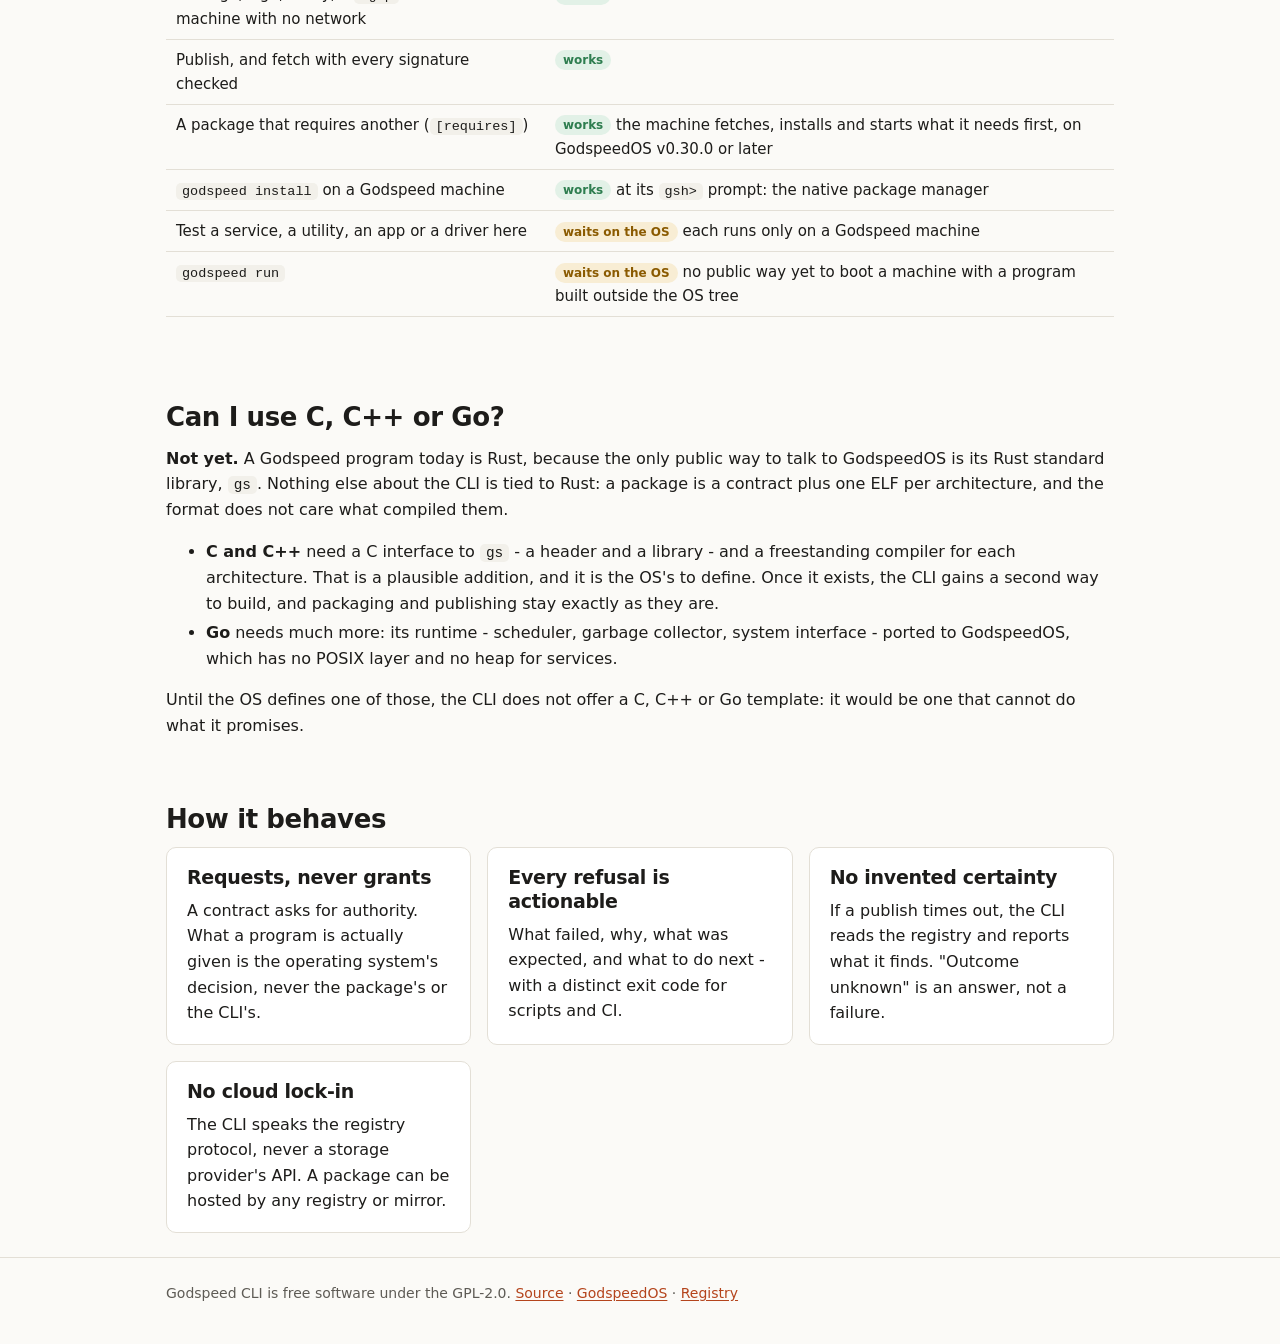
==== commit 4409ee2c: "Prepare cli-v0.5.0: CI on GodspeedOS v0.31.0, and "the release after v0.30.0" named GodspeedOS v0.31" ====
--- a/site/index.html
+++ b/site/index.html
@@ -74,8 +74,8 @@
     </a>
   </div>
   <p>A service, a utility and an app build against GodspeedOS v0.29.0 or later; a driver against v0.30.0 or
-  later for its registers, and the template, which uses its interrupt and DMA as well, against the release after
-  v0.30.0. CI makes, checks and builds every kind for all four architectures, and
+  later for its registers, and the template, which uses its interrupt and DMA as well, against v0.31.0 or
+  later. CI makes, checks and builds every kind for all four architectures, and
   <a href="examples.html">the examples</a> are built the same way.</p>
 
   <h2 id="start">Get started</h2>
